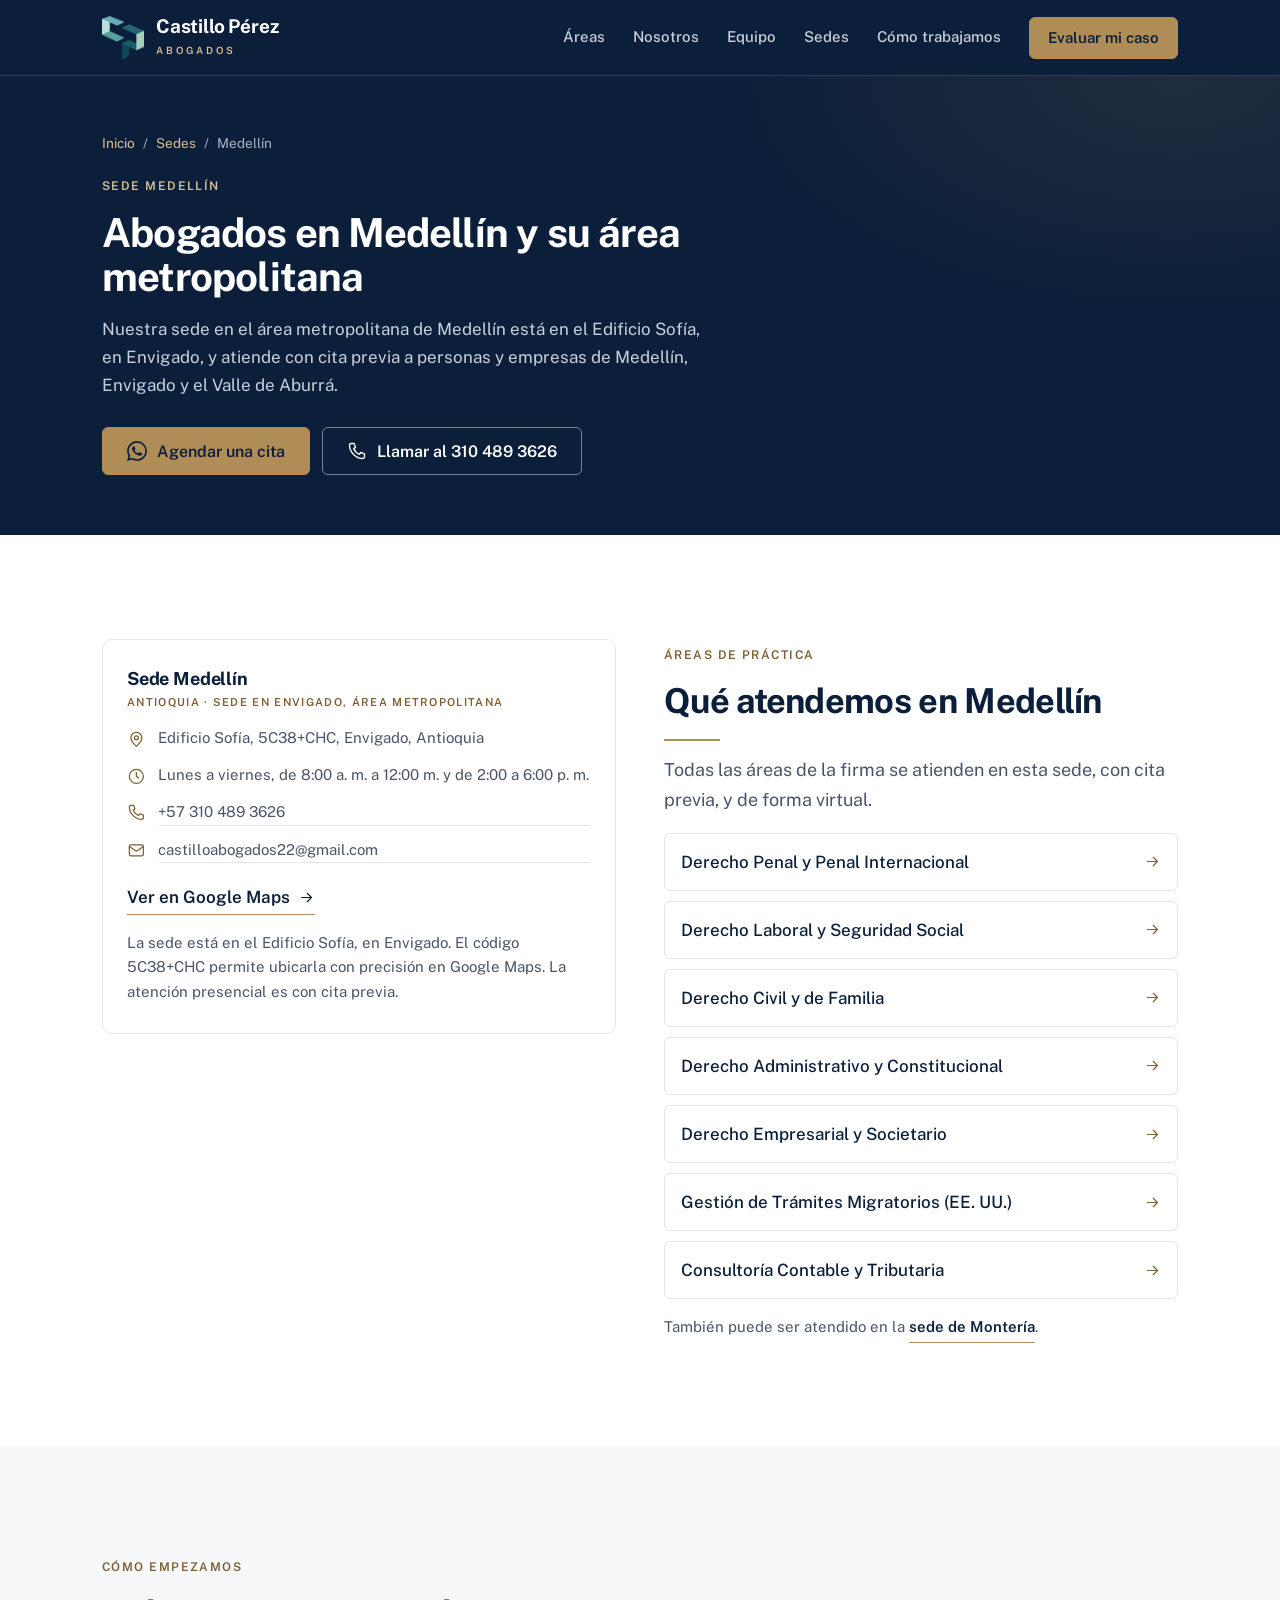
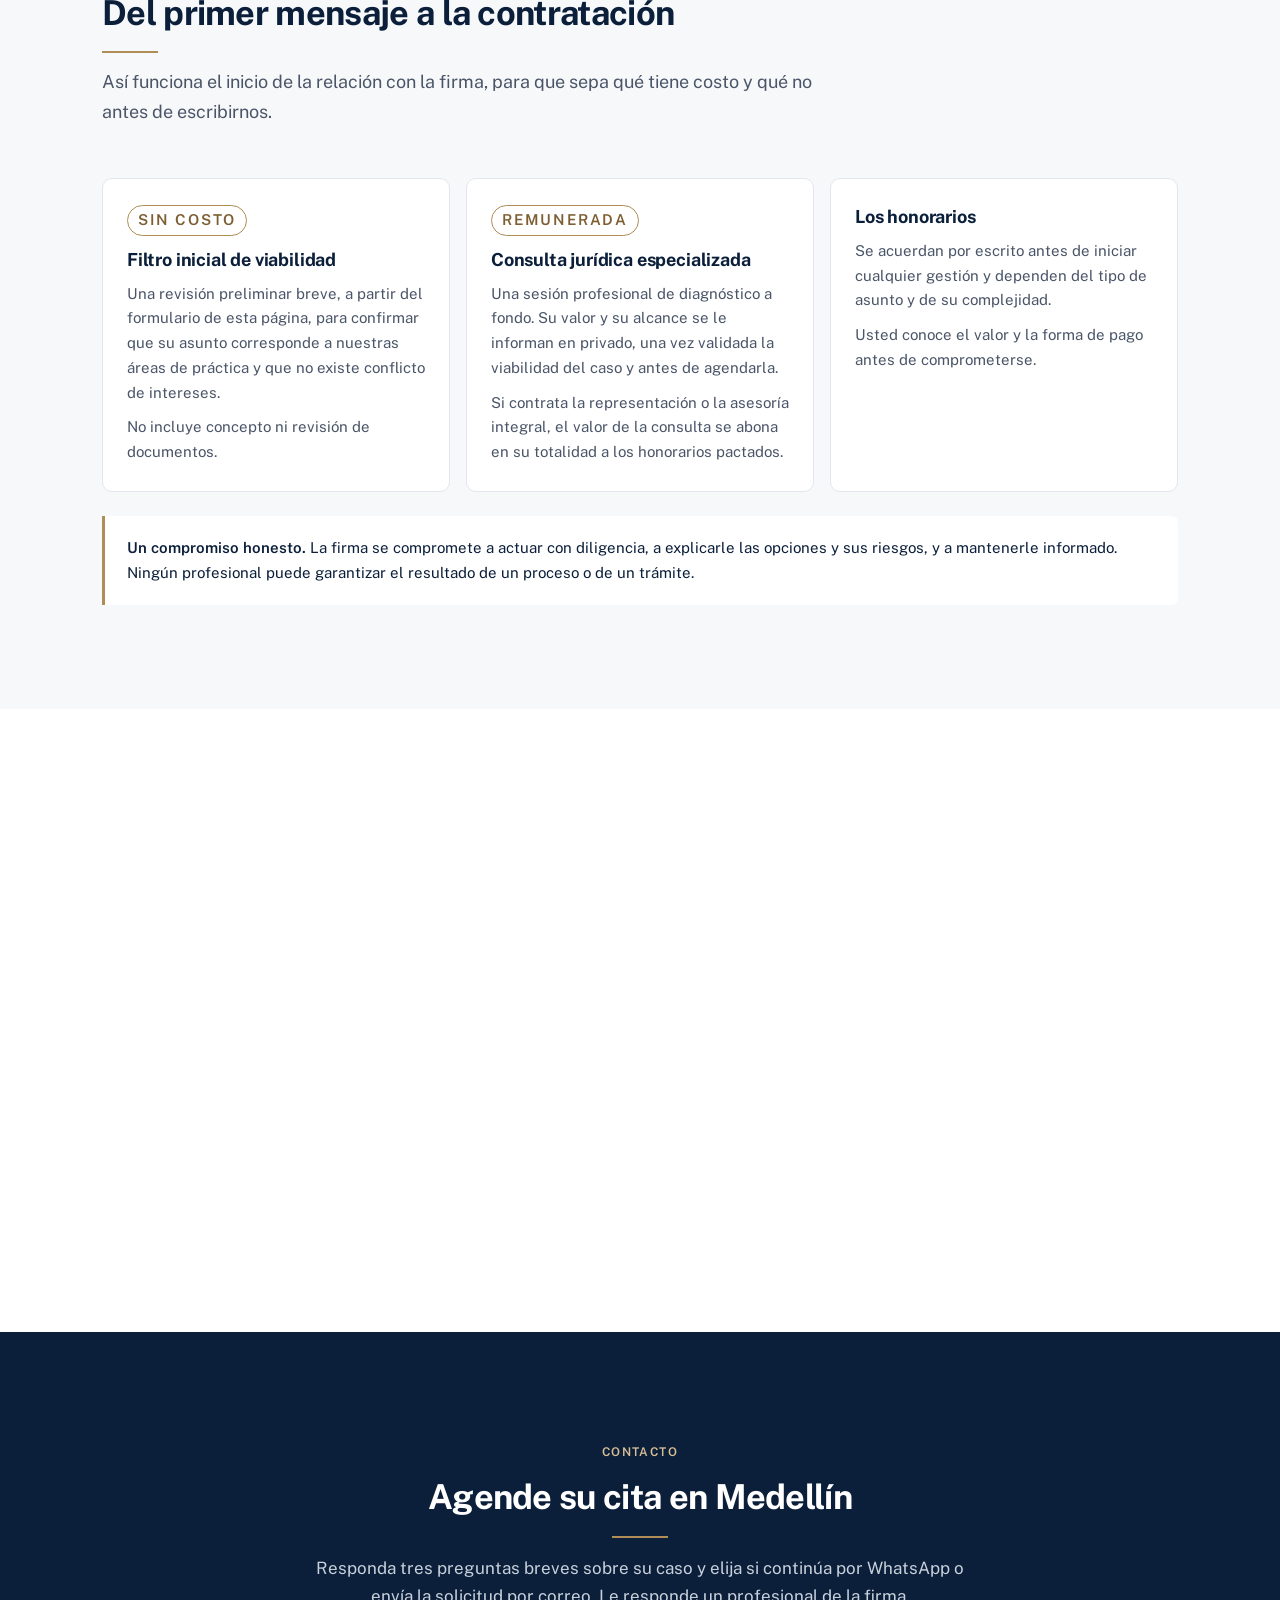
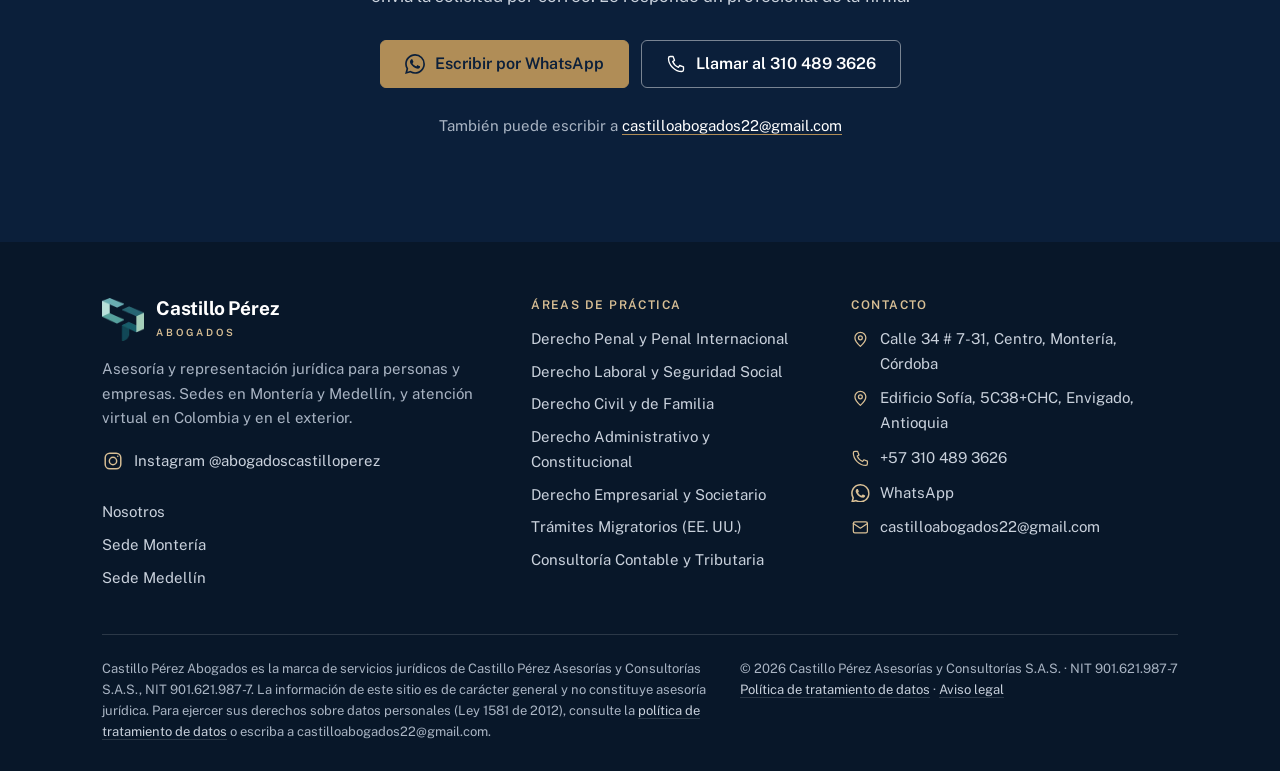
==== abogados-medellin/index.html @ 2e5eb182 "Fase 3C: páginas internas, sedes locales y logo nuevo Páginas nuevas (mismo encabezado, pie, barra m" ====
<!DOCTYPE html>
<html lang="es-CO">
<head>
<meta charset="UTF-8">
<meta name="viewport" content="width=device-width, initial-scale=1">
<title>Abogados en Medellín | Castillo Pérez Abogados</title>
<meta name="description" content="Sede de Castillo Pérez Abogados en el área metropolitana de Medellín: Edificio Sofía, Envigado. Atención con cita previa y virtual.">
<link rel="canonical" href="https://castilloperezabogados.com/abogados-medellin/">
<meta name="theme-color" content="#0B1F3A">

<meta property="og:site_name" content="Castillo Pérez Abogados">
<meta property="og:type" content="website">
<meta property="og:locale" content="es_CO">
<meta property="og:title" content="Abogados en Medellín | Castillo Pérez Abogados">
<meta property="og:description" content="Sede de Castillo Pérez Abogados en el área metropolitana de Medellín: Edificio Sofía, Envigado. Atención con cita previa y virtual.">
<meta property="og:url" content="https://castilloperezabogados.com/abogados-medellin/">
<meta property="og:image" content="https://castilloperezabogados.com/assets/img/og-castillo-perez.jpg">
<meta property="og:image:width" content="1200">
<meta property="og:image:height" content="630">
<meta name="twitter:card" content="summary_large_image">

<link rel="icon" href="/favicon.ico" sizes="48x48">
<link rel="icon" href="/assets/img/favicon-48.png" sizes="48x48" type="image/png">
<link rel="apple-touch-icon" href="/assets/img/apple-touch-icon.png">

<link rel="preload" href="/assets/fonts/public-sans-latin-400-normal.woff2" as="font" type="font/woff2" crossorigin>
<link rel="preload" href="/assets/fonts/public-sans-latin-700-normal.woff2" as="font" type="font/woff2" crossorigin>
<link rel="stylesheet" href="/assets/css/base.css">
<link rel="stylesheet" href="/assets/css/layout.css">
<link rel="stylesheet" href="/assets/css/components.css">
<link rel="stylesheet" href="/assets/css/pages/home.css">
<link rel="stylesheet" href="/assets/css/pages/interior.css">
<script type="application/ld+json">
{
 "@context": "https://schema.org",
 "@graph": [
  {
   "@type": "LegalService",
   "url": "https://castilloperezabogados.com/abogados-medellin/",
   "telephone": "+573104893626",
   "email": "castilloabogados22@gmail.com",
   "image": "https://castilloperezabogados.com/assets/img/og-castillo-perez.jpg",
   "parentOrganization": {
    "@id": "https://castilloperezabogados.com/#firma"
   },
   "openingHoursSpecification": [
    {
     "@type": "OpeningHoursSpecification",
     "dayOfWeek": [
      "Monday",
      "Tuesday",
      "Wednesday",
      "Thursday",
      "Friday"
     ],
     "opens": "08:00",
     "closes": "12:00"
    },
    {
     "@type": "OpeningHoursSpecification",
     "dayOfWeek": [
      "Monday",
      "Tuesday",
      "Wednesday",
      "Thursday",
      "Friday"
     ],
     "opens": "14:00",
     "closes": "18:00"
    }
   ],
   "areaServed": {
    "@type": "City",
    "name": "Medellín"
   },
   "@id": "https://castilloperezabogados.com/#sede-envigado",
   "name": "Castillo Pérez Abogados — Medellín (Envigado)",
   "address": {
    "@type": "PostalAddress",
    "streetAddress": "Edificio Sofía (5C38+CHC)",
    "addressLocality": "Envigado",
    "addressRegion": "Antioquia",
    "addressCountry": "CO"
   }
  },
  {
   "@type": "FAQPage",
   "@id": "https://castilloperezabogados.com/abogados-medellin/#preguntas",
   "mainEntity": [
    {
     "@type": "Question",
     "name": "¿Dónde queda exactamente la sede?",
     "acceptedAnswer": {
      "@type": "Answer",
      "text": "En el Edificio Sofía, en Envigado, dentro del área metropolitana de Medellín. En Google Maps puede ubicarla con el código 5C38+CHC."
     }
    },
    {
     "@type": "Question",
     "name": "¿Necesito cita previa?",
     "acceptedAnswer": {
      "@type": "Answer",
      "text": "Sí. La atención presencial en la sede de Medellín es con cita previa. Puede solicitarla por WhatsApp, por llamada al +57 310 489 3626 o con el formulario de esta página."
     }
    },
    {
     "@type": "Question",
     "name": "¿Cuál es el horario de atención?",
     "acceptedAnswer": {
      "@type": "Answer",
      "text": "Lunes a viernes, de 8:00 a. m. a 12:00 m. y de 2:00 a 6:00 p. m.."
     }
    },
    {
     "@type": "Question",
     "name": "¿Puedo ser atendido de forma virtual?",
     "acceptedAnswer": {
      "@type": "Answer",
      "text": "Sí. También atendemos por videollamada o llamada a personas en cualquier ciudad de Colombia o en el exterior."
     }
    }
   ]
  },
  {
   "@type": "BreadcrumbList",
   "itemListElement": [
    {
     "@type": "ListItem",
     "position": 1,
     "name": "Inicio",
     "item": "https://castilloperezabogados.com/"
    },
    {
     "@type": "ListItem",
     "position": 2,
     "name": "Sedes",
     "item": "https://castilloperezabogados.com/#sedes"
    },
    {
     "@type": "ListItem",
     "position": 3,
     "name": "Medellín",
     "item": "https://castilloperezabogados.com/abogados-medellin/"
    }
   ]
  }
 ]
}
</script>
</head>
<body data-ciudad="medellin">
<a class="saltar" href="#contenido">Saltar al contenido</a>

<!-- Iconos reutilizables -->
<svg xmlns="http://www.w3.org/2000/svg" width="0" height="0" style="position:absolute" aria-hidden="true">
  <symbol id="i-wa" viewBox="0 0 24 24"><path d="M17.472 14.382c-.297-.149-1.758-.867-2.03-.967-.273-.099-.471-.148-.67.15-.197.297-.767.966-.94 1.164-.173.199-.347.223-.644.075-.297-.15-1.255-.463-2.39-1.475-.883-.788-1.48-1.761-1.653-2.059-.173-.297-.018-.458.13-.606.134-.133.298-.347.446-.52.149-.174.198-.298.298-.497.099-.198.05-.371-.025-.52-.075-.149-.669-1.612-.916-2.207-.242-.579-.487-.5-.669-.51-.173-.008-.371-.01-.57-.01-.198 0-.52.074-.792.372-.272.297-1.04 1.016-1.04 2.479 0 1.462 1.065 2.875 1.213 3.074.149.198 2.096 3.2 5.077 4.487.709.306 1.262.489 1.694.625.712.227 1.36.195 1.871.118.571-.085 1.758-.719 2.006-1.413.248-.694.248-1.289.173-1.413-.074-.124-.272-.198-.57-.347m-5.421 7.403h-.004a9.87 9.87 0 01-5.031-1.378l-.361-.214-3.741.982.998-3.648-.235-.374a9.86 9.86 0 01-1.51-5.26c.001-5.45 4.436-9.884 9.888-9.884 2.64 0 5.122 1.03 6.988 2.898a9.825 9.825 0 012.893 6.994c-.003 5.45-4.437 9.884-9.885 9.884m8.413-18.297A11.815 11.815 0 0012.05 0C5.495 0 .16 5.335.157 11.892c0 2.096.547 4.142 1.588 5.945L.057 24l6.305-1.654a11.882 11.882 0 005.683 1.448h.005c6.554 0 11.89-5.335 11.893-11.893a11.821 11.821 0 00-3.48-8.413z"/></symbol>
  <symbol id="i-telefono" viewBox="0 0 24 24"><path d="M5 3h3.5l1.7 4.6-2.2 1.5a12 12 0 0 0 6.9 6.9l1.5-2.2L21 15.5V19a2 2 0 0 1-2 2C10.7 21 3 13.3 3 5a2 2 0 0 1 2-2z"/></symbol>
  <symbol id="i-correo" viewBox="0 0 24 24"><rect x="3" y="5" width="18" height="14" rx="2"/><path d="M3 7l9 6 9-6"/></symbol>
  <symbol id="i-lugar" viewBox="0 0 24 24"><path d="M12 21s7-6.2 7-11a7 7 0 1 0-14 0c0 4.8 7 11 7 11z"/><circle cx="12" cy="10" r="2.5"/></symbol>
  <symbol id="i-video" viewBox="0 0 24 24"><rect x="3" y="6" width="13" height="12" rx="2"/><path d="M16 10l5-3v10l-5-3"/></symbol>
  <symbol id="i-check" viewBox="0 0 24 24"><path d="M5 12.5l4.5 4.5L19 7.5"/></symbol>
  <symbol id="i-flecha" viewBox="0 0 24 24"><path d="M5 12h14M13 6l6 6-6 6"/></symbol>
  <symbol id="i-abajo" viewBox="0 0 24 24"><path d="M6 9l6 6 6-6"/></symbol>
  <symbol id="i-estrella" viewBox="0 0 24 24"><path d="M12 3.5l2.6 5.4 5.9.8-4.3 4.1 1 5.8L12 16.9l-5.2 2.7 1-5.8L3.5 9.7l5.9-.8L12 3.5z"/></symbol>
  <symbol id="i-persona" viewBox="0 0 24 24"><circle cx="12" cy="8" r="4"/><path d="M4 21a8 8 0 0 1 16 0"/></symbol>
  <symbol id="i-empresa" viewBox="0 0 24 24"><rect x="4" y="3" width="16" height="18" rx="1.5"/><path d="M9 8h1M14 8h1M9 12h1M14 12h1M10 21v-4h4v4"/></symbol>
  <symbol id="i-balanza" viewBox="0 0 24 24"><path d="M12 3v18M7 21h10M5 7h14M5 7l-3 7a3 3 0 0 0 6 0L5 7zM19 7l-3 7a3 3 0 0 0 6 0l-3-7z"/></symbol>
  <symbol id="i-maletin" viewBox="0 0 24 24"><rect x="3" y="7" width="18" height="13" rx="2"/><path d="M9 7V5a2 2 0 0 1 2-2h2a2 2 0 0 1 2 2v2M3 13h18"/></symbol>
  <symbol id="i-escudo" viewBox="0 0 24 24"><path d="M12 3l8 3v6c0 4.5-3.2 8-8 9-4.8-1-8-4.5-8-9V6l8-3z"/><path d="M9 12l2 2 4-4"/></symbol>
  <symbol id="i-familia" viewBox="0 0 24 24"><circle cx="9" cy="8" r="3.5"/><path d="M2.5 20a6.5 6.5 0 0 1 13 0M16 4.6a3.5 3.5 0 0 1 0 6.8M18 14.2a6.5 6.5 0 0 1 3.5 5.8"/></symbol>
  <symbol id="i-documento" viewBox="0 0 24 24"><path d="M14 3H7a2 2 0 0 0-2 2v14a2 2 0 0 0 2 2h10a2 2 0 0 0 2-2V8l-5-5z"/><path d="M14 3v5h5M9 13h6M9 17h6"/></symbol>
  <symbol id="i-estado" viewBox="0 0 24 24"><path d="M3 21h18M5 21V10M9.5 21V10M14.5 21V10M19 21V10M2.5 10h19L12 3 2.5 10z"/></symbol>
  <symbol id="i-calculo" viewBox="0 0 24 24"><rect x="5" y="3" width="14" height="18" rx="2"/><path d="M8.5 7.5h7M8.5 12h.01M12 12h.01M15.5 12h.01M8.5 16h.01M12 16h.01M15.5 16h.01"/></symbol>
  <symbol id="i-reloj" viewBox="0 0 24 24"><circle cx="12" cy="12" r="9"/><path d="M12 7v5l3 2"/></symbol>
  <symbol id="i-instagram" viewBox="0 0 24 24"><rect x="3.5" y="3.5" width="17" height="17" rx="5"/><circle cx="12" cy="12" r="4"/><path d="M17.2 6.8h.01"/></symbol>
  <symbol id="i-mundo" viewBox="0 0 24 24"><circle cx="12" cy="12" r="9"/><path d="M3 12h18M12 3c2.8 3 2.8 15 0 18M12 3c-2.8 3-2.8 15 0 18"/></symbol>
</svg>

<!-- ENCABEZADO -->
<header id="navbar">
  <div class="contenedor nav-interior">
    <a class="marca" href="/" aria-label="Castillo Pérez Abogados, inicio">
      <img src="/assets/img/logo-castillo-perez.webp" width="95" height="96" alt="">
      <span>
        <span class="marca-nombre">Castillo Pérez</span>
        <span class="marca-sub">Abogados</span>
      </span>
    </a>
    <nav aria-label="Principal">
      <ul class="nav-links" id="navLinks">
        <li><a href="/#servicios">Áreas</a></li>
        <li><a href="/nosotros/">Nosotros</a></li>
        <li><a href="/#equipo">Equipo</a></li>
        <li><a href="/#sedes">Sedes</a></li>
        <li><a href="/#proceso">Cómo trabajamos</a></li>
        <li><a class="btn btn--bronce" href="https://wa.me/573104893626?text=Hola%2C%20quiero%20solicitar%20la%20evaluaci%C3%B3n%20de%20mi%20caso.%20Escribo%20desde%20la%20p%C3%A1gina%20de%20la%20sede%20de%20Medell%C3%ADn." target="_blank" rel="noopener" data-cta="encabezado">Evaluar mi caso</a></li>
      </ul>
    </nav>
    <button class="nav-hamburger" type="button" aria-label="Abrir menú" aria-expanded="false" aria-controls="navLinks"><span></span><span></span><span></span></button>
  </div>
</header>

<main id="contenido">
  <div class="cabecera-pagina">
    <div class="contenedor">
      <nav class="migas" aria-label="Ruta de navegación"><a href="/">Inicio</a><span aria-hidden="true">/</span><a href="/#sedes">Sedes</a><span aria-hidden="true">/</span><span>Medellín</span></nav>
      <span class="sobretitulo">Sede Medellín</span>
      <h1>Abogados en Medellín y su área metropolitana</h1>
      <p class="cabecera-entradilla">Nuestra sede en el área metropolitana de Medellín está en el Edificio Sofía, en Envigado, y atiende con cita previa a personas y empresas de Medellín, Envigado y el Valle de Aburrá.</p>
      <div class="cabecera-acciones">
        <a class="btn btn--bronce" href="https://wa.me/573104893626?text=Hola%2C%20quiero%20agendar%20una%20cita%20en%20la%20sede%20de%20Medell%C3%ADn." target="_blank" rel="noopener" data-cta="cabecera" data-ciudad="medellin"><svg class="ico ico--relleno" aria-hidden="true"><use href="#i-wa"/></svg>Agendar una cita</a>
        <a class="btn btn--linea-clara" href="tel:+573104893626" data-cta="cabecera" data-ciudad="medellin"><svg class="ico" aria-hidden="true"><use href="#i-telefono"/></svg>Llamar al 310 489 3626</a>
      </div>
    </div>
  </div>
<section class="seccion" id="sede">
  <div class="contenedor sede-rejilla">
    <div class="sede">
      <h2 class="h3-like">Sede Medellín</h2>
      <p class="sede-lugar">Antioquia · Sede en Envigado, área metropolitana</p>
      <ul class="sede-datos">
        <li><svg class="ico" aria-hidden="true"><use href="#i-lugar"/></svg><span>Edificio Sofía, 5C38+CHC, Envigado, Antioquia</span></li>
        <li><svg class="ico" aria-hidden="true"><use href="#i-reloj"/></svg><span>Lunes a viernes, de 8:00 a.&nbsp;m. a 12:00&nbsp;m. y de 2:00 a 6:00&nbsp;p.&nbsp;m.</span></li>
        <li><svg class="ico" aria-hidden="true"><use href="#i-telefono"/></svg><a href="tel:+573104893626" data-cta="sede" data-ciudad="medellin">+57 310 489 3626</a></li>
        <li><svg class="ico" aria-hidden="true"><use href="#i-correo"/></svg><a href="mailto:castilloabogados22@gmail.com" data-cta="sede">castilloabogados22@gmail.com</a></li>
      </ul>
      <a class="enlace" href="https://www.google.com/maps/search/?api=1&amp;query=5C38%2BCHC%20Envigado%2C%20Antioquia" target="_blank" rel="noopener" data-cta="sede">Ver en Google Maps<svg class="ico" aria-hidden="true"><use href="#i-flecha"/></svg></a>
      <p class="nota-sede">La sede está en el Edificio Sofía, en Envigado. El código 5C38+CHC permite ubicarla con precisión en Google Maps. La atención presencial es con cita previa.</p>
    </div>
    <div>
      <div class="encabezado-seccion" style="margin-bottom:0">
        <span class="sobretitulo">Áreas de práctica</span>
        <h2>Qué atendemos en Medellín</h2>
        <p class="entradilla">Todas las áreas de la firma se atienden en esta sede, con cita previa, y de forma virtual.</p>
      </div>
      <ul class="lista-areas">
        <li><a href="/derecho-penal/">Derecho Penal y Penal Internacional<svg class="ico" aria-hidden="true"><use href="#i-flecha"/></svg></a></li>
        <li><a href="/derecho-laboral/">Derecho Laboral y Seguridad Social<svg class="ico" aria-hidden="true"><use href="#i-flecha"/></svg></a></li>
        <li><a href="/derecho-civil-y-familia/">Derecho Civil y de Familia<svg class="ico" aria-hidden="true"><use href="#i-flecha"/></svg></a></li>
        <li><a href="/derecho-administrativo/">Derecho Administrativo y Constitucional<svg class="ico" aria-hidden="true"><use href="#i-flecha"/></svg></a></li>
        <li><a href="/derecho-empresarial/">Derecho Empresarial y Societario<svg class="ico" aria-hidden="true"><use href="#i-flecha"/></svg></a></li>
        <li><a href="/tramites-migratorios/">Gestión de Trámites Migratorios (EE.&nbsp;UU.)<svg class="ico" aria-hidden="true"><use href="#i-flecha"/></svg></a></li>
        <li><a href="/consultoria-tributaria/">Consultoría Contable y Tributaria<svg class="ico" aria-hidden="true"><use href="#i-flecha"/></svg></a></li>
      </ul>
      <p class="nota-sede">También puede ser atendido en la <a class="enlace" href="/abogados-monteria/">sede de Montería</a>.</p>
    </div>
  </div>
</section>

<section class="seccion seccion--piedra" id="proceso">
  <div class="contenedor">
    <div class="encabezado-seccion">
      <span class="sobretitulo">Cómo empezamos</span>
      <h2>Del primer mensaje a la contratación</h2>
      <p class="entradilla">Así funciona el inicio de la relación con la firma, para que sepa qué tiene costo y qué no antes de escribirnos.</p>
    </div>
    <div class="transparencia transparencia--tres">
      <div class="bloque">
        <p class="bloque-marca">Sin costo</p>
        <h3>Filtro inicial de viabilidad</h3>
        <p>Una revisión preliminar breve, a partir del formulario de esta página, para confirmar que su asunto corresponde a nuestras áreas de práctica y que no existe conflicto de intereses.</p>
        <p>No incluye concepto ni revisión de documentos.</p>
      </div>
      <div class="bloque">
        <p class="bloque-marca">Remunerada</p>
        <h3>Consulta jurídica especializada</h3>
        <p>Una sesión profesional de diagnóstico a fondo. Su valor y su alcance se le informan en privado, una vez validada la viabilidad del caso y antes de agendarla.</p>
        <p>Si contrata la representación o la asesoría integral, el valor de la consulta se abona en su totalidad a los honorarios pactados.</p>
      </div>
      <div class="bloque">
        <h3>Los honorarios</h3>
        <p>Se acuerdan por escrito antes de iniciar cualquier gestión y dependen del tipo de asunto y de su complejidad.</p>
        <p>Usted conoce el valor y la forma de pago antes de comprometerse.</p>
      </div>
    </div>
    <div class="aviso-etica">
      <p><strong>Un compromiso honesto.</strong> La firma se compromete a actuar con diligencia, a explicarle las opciones y sus riesgos, y a mantenerle informado. Ningún profesional puede garantizar el resultado de un proceso o de un trámite.</p>
    </div>
  </div>
</section>

<section class="seccion" id="preguntas">
  <div class="contenedor">
    <div class="encabezado-seccion encabezado-seccion--centro">
      <span class="sobretitulo">Preguntas frecuentes</span>
      <h2>Atención en Medellín</h2>
    </div>
    <div class="faq">
      <details>
        <summary>¿Dónde queda exactamente la sede?<svg class="ico" aria-hidden="true"><use href="#i-abajo"/></svg></summary>
        <div class="faq-respuesta"><p>En el Edificio Sofía, en Envigado, dentro del área metropolitana de Medellín. En Google Maps puede ubicarla con el código 5C38+CHC.</p></div>
      </details>
      <details>
        <summary>¿Necesito cita previa?<svg class="ico" aria-hidden="true"><use href="#i-abajo"/></svg></summary>
        <div class="faq-respuesta"><p>Sí. La atención presencial en la sede de Medellín es con cita previa. Puede solicitarla por WhatsApp, por llamada al +57 310 489 3626 o con el formulario de esta página.</p></div>
      </details>
      <details>
        <summary>¿Cuál es el horario de atención?<svg class="ico" aria-hidden="true"><use href="#i-abajo"/></svg></summary>
        <div class="faq-respuesta"><p>Lunes a viernes, de 8:00 a.&nbsp;m. a 12:00&nbsp;m. y de 2:00 a 6:00&nbsp;p.&nbsp;m..</p></div>
      </details>
      <details>
        <summary>¿Puedo ser atendido de forma virtual?<svg class="ico" aria-hidden="true"><use href="#i-abajo"/></svg></summary>
        <div class="faq-respuesta"><p>Sí. También atendemos por videollamada o llamada a personas en cualquier ciudad de Colombia o en el exterior.</p></div>
      </details>
    </div>
  </div>
</section>

<section class="seccion seccion--marino cierre" id="contacto">
  <div class="contenedor">
    <span class="sobretitulo">Contacto</span>
    <h2>Agende su cita en Medellín</h2>
    <p>Responda tres preguntas breves sobre su caso y elija si continúa por WhatsApp o envía la solicitud por correo. Le responde un profesional de la firma.</p>
    <div class="cierre-acciones">
      <a class="btn btn--bronce" href="https://wa.me/573104893626?text=Hola%2C%20quiero%20agendar%20una%20cita%20en%20la%20sede%20de%20Medell%C3%ADn." target="_blank" rel="noopener" data-cta="cierre" data-ciudad="medellin"><svg class="ico ico--relleno" aria-hidden="true"><use href="#i-wa"/></svg>Escribir por WhatsApp</a>
      <a class="btn btn--linea-clara" href="tel:+573104893626" data-cta="cierre" data-ciudad="medellin"><svg class="ico" aria-hidden="true"><use href="#i-telefono"/></svg>Llamar al 310 489 3626</a>
    </div>
    <p class="cierre-correo">También puede escribir a <a href="mailto:castilloabogados22@gmail.com" data-cta="cierre">castilloabogados22@gmail.com</a></p>
  </div>
</section>
</main>

<!-- PIE -->
<footer class="pie">
  <div class="contenedor">
    <div class="pie-rejilla">
      <div>
        <a class="marca" href="/" aria-label="Castillo Pérez Abogados, inicio">
          <img src="/assets/img/logo-castillo-perez.webp" width="95" height="96" alt="" loading="lazy">
          <span>
            <span class="marca-nombre">Castillo Pérez</span>
            <span class="marca-sub">Abogados</span>
          </span>
        </a>
        <p class="pie-desc">Asesoría y representación jurídica para personas y empresas. Sedes en Montería y Medellín, y atención virtual en Colombia y en el exterior.</p>
        <a class="pie-red" href="https://www.instagram.com/abogadoscastilloperez/" target="_blank" rel="noopener noreferrer" data-cta="pie"><svg class="ico" aria-hidden="true"><use href="#i-instagram"/></svg><span>Instagram <span class="solo-lectores">de Castillo Pérez Abogados</span>@abogadoscastilloperez</span></a>
        <ul class="pie-lista pie-firma">
          <li><a href="/nosotros/">Nosotros</a></li>
          <li><a href="/abogados-monteria/">Sede Montería</a></li>
          <li><a href="/abogados-medellin/">Sede Medellín</a></li>
        </ul>
      </div>
      <div>
        <h2 class="pie-titulo">Áreas de práctica</h2>
        <ul class="pie-lista">
          <li><a href="/derecho-penal/">Derecho Penal y Penal Internacional</a></li>
          <li><a href="/derecho-laboral/">Derecho Laboral y Seguridad Social</a></li>
          <li><a href="/derecho-civil-y-familia/">Derecho Civil y de Familia</a></li>
          <li><a href="/derecho-administrativo/">Derecho Administrativo y Constitucional</a></li>
          <li><a href="/derecho-empresarial/">Derecho Empresarial y Societario</a></li>
          <li><a href="/tramites-migratorios/">Trámites Migratorios (EE.&nbsp;UU.)</a></li>
          <li><a href="/consultoria-tributaria/">Consultoría Contable y Tributaria</a></li>
        </ul>
      </div>
      <div>
        <h2 class="pie-titulo">Contacto</h2>
        <ul class="pie-contacto">
          <li><svg class="ico" aria-hidden="true"><use href="#i-lugar"/></svg><a href="/abogados-monteria/">Calle 34 # 7-31, Centro, Montería, Córdoba</a></li>
          <li><svg class="ico" aria-hidden="true"><use href="#i-lugar"/></svg><a href="/abogados-medellin/">Edificio Sofía, 5C38+CHC, Envigado, Antioquia</a></li>
          <li><svg class="ico" aria-hidden="true"><use href="#i-telefono"/></svg><a href="tel:+573104893626" data-cta="pie">+57 310 489 3626</a></li>
          <li><svg class="ico ico--relleno" aria-hidden="true"><use href="#i-wa"/></svg><a href="https://wa.me/573104893626?text=Hola%2C%20quiero%20solicitar%20la%20evaluaci%C3%B3n%20de%20mi%20caso.%20Escribo%20desde%20la%20p%C3%A1gina%20de%20la%20sede%20de%20Medell%C3%ADn." target="_blank" rel="noopener" data-cta="pie">WhatsApp</a></li>
          <li><svg class="ico" aria-hidden="true"><use href="#i-correo"/></svg><a href="mailto:castilloabogados22@gmail.com" data-cta="pie">castilloabogados22@gmail.com</a></li>
        </ul>
      </div>
    </div>
    <div class="pie-legal">
      <p>Castillo Pérez Abogados es la marca de servicios jurídicos de Castillo Pérez Asesorías y Consultorías S.A.S., NIT 901.621.987-7. La información de este sitio es de carácter general y no constituye asesoría jurídica. Para ejercer sus derechos sobre datos personales (Ley 1581 de 2012), consulte la <a href="/politica-de-privacidad/">política de tratamiento de datos</a> o escriba a castilloabogados22@gmail.com.</p>
      <p>© 2026 Castillo Pérez Asesorías y Consultorías S.A.S. · NIT 901.621.987-7<br><a href="/politica-de-privacidad/">Política de tratamiento de datos</a> · <a href="/aviso-legal/">Aviso legal</a></p>
    </div>
  </div>
</footer>

<!-- Barra de contacto fija en móvil -->
<div class="barra-movil">
  <a class="btn btn--whatsapp" href="https://wa.me/573104893626?text=Hola%2C%20quiero%20solicitar%20la%20evaluaci%C3%B3n%20de%20mi%20caso.%20Escribo%20desde%20la%20p%C3%A1gina%20de%20la%20sede%20de%20Medell%C3%ADn." target="_blank" rel="noopener" data-cta="barra_movil">
    <svg class="ico ico--relleno" aria-hidden="true"><use href="#i-wa"/></svg>WhatsApp
  </a>
  <a class="btn btn--marino" href="tel:+573104893626" data-cta="barra_movil">
    <svg class="ico" aria-hidden="true"><use href="#i-telefono"/></svg>Llamar
  </a>
</div>

<script src="/assets/js/analytics.js" defer></script>
<script src="/assets/js/whatsapp.js" defer></script>
<script src="/assets/js/precalificacion.js" defer></script>
<script src="/assets/js/nav.js" defer></script>
</body>
</html>
---- assets/css/base.css ----
/* base.css — fuentes, variables, reinicio, tipografía, botones y utilidades comunes a todo el sitio */

/* ===== FUENTES (alojadas localmente, subconjunto latino) =====
   Public Sans en pesos 400, 500, 600 y 700 para todo el sitio. */
@font-face{font-family:'Public Sans';font-style:normal;font-weight:400;font-display:swap;src:url('../fonts/public-sans-latin-400-normal.woff2') format('woff2');unicode-range:U+0000-00FF,U+0131,U+0152-0153,U+02BB-02BC,U+02C6,U+02DA,U+02DC,U+0304,U+0308,U+0329,U+2000-206F,U+20AC,U+2122,U+2191,U+2193,U+2212,U+2215,U+FEFF,U+FFFD}
@font-face{font-family:'Public Sans';font-style:normal;font-weight:500;font-display:swap;src:url('../fonts/public-sans-latin-500-normal.woff2') format('woff2');unicode-range:U+0000-00FF,U+0131,U+0152-0153,U+02BB-02BC,U+02C6,U+02DA,U+02DC,U+0304,U+0308,U+0329,U+2000-206F,U+20AC,U+2122,U+2191,U+2193,U+2212,U+2215,U+FEFF,U+FFFD}
@font-face{font-family:'Public Sans';font-style:normal;font-weight:600;font-display:swap;src:url('../fonts/public-sans-latin-600-normal.woff2') format('woff2');unicode-range:U+0000-00FF,U+0131,U+0152-0153,U+02BB-02BC,U+02C6,U+02DA,U+02DC,U+0304,U+0308,U+0329,U+2000-206F,U+20AC,U+2122,U+2191,U+2193,U+2212,U+2215,U+FEFF,U+FFFD}
@font-face{font-family:'Public Sans';font-style:normal;font-weight:700;font-display:swap;src:url('../fonts/public-sans-latin-700-normal.woff2') format('woff2');unicode-range:U+0000-00FF,U+0131,U+0152-0153,U+02BB-02BC,U+02C6,U+02DA,U+02DC,U+0304,U+0308,U+0329,U+2000-206F,U+20AC,U+2122,U+2191,U+2193,U+2212,U+2215,U+FEFF,U+FFFD}

/* ===== VARIABLES ===== */
:root{
  /* Marca */
  --marino:#0B1F3A;          /* color principal de autoridad */
  --marino-2:#12294A;        /* superficies sobre marino */
  --marino-linea:rgba(255,255,255,.14);
  --bronce:#B08D57;          /* acento y botones estratégicos (texto marino encima: 5,3:1) */
  --bronce-claro:#D8BF95;    /* acento sobre marino */
  --bronce-oscuro:#7D5F33;   /* acento como texto sobre fondos claros (5,5:1) */
  /* Neutros */
  --blanco:#FFFFFF;
  --piedra:#F7F8FA;
  --borde:#E3E7ED;
  --texto:#4A5568;           /* párrafos sobre claro (7:1) */
  --titulo:#0B1F3A;
  --texto-claro:#C9D1DC;     /* párrafos sobre marino (10,7:1) */
  --texto-tenue:#A9B4C3;     /* secundario sobre marino (7,9:1) */
  --whatsapp:#0E7A42;        /* solo en botones de WhatsApp (blanco encima: 5,4:1) */
  /* Tipografía */
  --font-display:'Public Sans',system-ui,-apple-system,'Segoe UI',Roboto,Arial,sans-serif;
  --font-body:'Public Sans',system-ui,-apple-system,'Segoe UI',Roboto,Arial,sans-serif;
  /* Medidas */
  --ancho:1140px;
  --margen:24px;
  --radio:6px;
  --radio-lg:10px;
  --cabecera:68px;
  --barra-movil:0px;
  --sombra:0 1px 2px rgba(11,31,58,.05),0 8px 24px rgba(11,31,58,.06);
}

/* ===== REINICIO ===== */
*,*::before,*::after{margin:0;padding:0;box-sizing:border-box}
html{scroll-behavior:smooth;scroll-padding-top:calc(var(--cabecera) + 12px);-webkit-text-size-adjust:100%}
body{font-family:var(--font-body);font-size:1rem;font-weight:400;line-height:1.65;color:var(--texto);background:var(--blanco);padding-bottom:var(--barra-movil);-webkit-font-smoothing:antialiased}
img,svg{display:block;max-width:100%}
img{height:auto}
a{color:inherit;text-decoration:none}
ul,ol{list-style:none}
button{font:inherit;cursor:pointer;background:none;border:0;color:inherit}
:focus-visible{outline:2px solid var(--bronce);outline-offset:3px;border-radius:2px}

/* ===== TIPOGRAFÍA ===== */
h1,h2,h3{font-family:var(--font-display);color:var(--titulo);font-weight:700;font-style:normal;line-height:1.2;letter-spacing:-.02em}
h1{font-size:clamp(2rem,5.2vw,3.1rem);line-height:1.1}
h2{font-size:clamp(1.55rem,3.4vw,2.15rem)}
h3{font-size:1.125rem;line-height:1.3;letter-spacing:-.01em}
p{max-width:68ch}
strong{font-weight:600;color:var(--titulo)}

/* ===== ESTRUCTURA COMÚN ===== */
.contenedor{width:100%;max-width:var(--ancho);margin:0 auto;padding:0 var(--margen)}
.seccion{padding:64px 0}
.seccion--piedra{background:var(--piedra)}
.seccion--marino{background:var(--marino);color:var(--texto-claro)}
.seccion--marino h2,.seccion--marino h3,.seccion--marino strong{color:var(--blanco)}

.encabezado-seccion{max-width:720px;margin-bottom:40px}
.encabezado-seccion--centro{margin-left:auto;margin-right:auto;text-align:center}
.encabezado-seccion--centro p{margin-left:auto;margin-right:auto}
.sobretitulo{display:inline-block;font-size:.75rem;font-weight:600;letter-spacing:.12em;text-transform:uppercase;color:var(--bronce-oscuro);margin-bottom:14px}
.seccion--marino .sobretitulo{color:var(--bronce-claro)}
.encabezado-seccion h2{margin-bottom:14px}
.encabezado-seccion h2::after{content:'';display:block;width:56px;height:2px;background:var(--bronce);margin-top:18px}
.encabezado-seccion--centro h2::after{margin-left:auto;margin-right:auto}
.entradilla{font-size:1.0625rem}

/* ===== ICONOS ===== */
.ico{width:1.25em;height:1.25em;flex:none;fill:none;stroke:currentColor;stroke-width:1.6;stroke-linecap:round;stroke-linejoin:round}
.ico--relleno{fill:currentColor;stroke:none}

/* ===== BOTONES ===== */
.btn{display:inline-flex;align-items:center;justify-content:center;gap:10px;min-height:48px;padding:12px 24px;border-radius:var(--radio);font-weight:600;font-size:1rem;line-height:1.2;text-align:center;border:1.5px solid transparent;transition:background-color .18s ease,border-color .18s ease,color .18s ease}
.btn--bronce{background:var(--bronce);color:var(--marino);border-color:var(--bronce)}
.btn--bronce:hover{background:#BE9C68;border-color:#BE9C68}
.btn--marino{background:var(--marino);color:var(--blanco);border-color:var(--marino)}
.btn--marino:hover{background:var(--marino-2);border-color:var(--marino-2)}
.btn--linea{border-color:var(--marino);color:var(--marino)}
.btn--linea:hover{background:var(--marino);color:var(--blanco)}
.btn--linea-clara{border-color:rgba(255,255,255,.45);color:var(--blanco)}
.btn--linea-clara:hover{border-color:var(--blanco);background:rgba(255,255,255,.08)}
.btn--whatsapp{background:var(--whatsapp);color:var(--blanco);border-color:var(--whatsapp)}
.btn--whatsapp:hover{background:#0B6436;border-color:#0B6436}
.btn--ancho{width:100%}

.enlace{display:inline-flex;align-items:center;gap:8px;font-weight:600;color:var(--marino);border-bottom:1px solid var(--bronce);padding-bottom:2px;transition:gap .18s ease,color .18s ease}
.enlace:hover{gap:12px;color:var(--bronce-oscuro)}
.enlace .ico{width:1em;height:1em}
.enlace--claro{color:var(--blanco)}
.enlace--claro:hover{color:var(--bronce-claro)}

/* ===== UTILIDADES ===== */
.solo-lectores{position:absolute;width:1px;height:1px;overflow:hidden;clip:rect(0 0 0 0);white-space:nowrap}
.saltar{position:absolute;left:12px;top:-60px;z-index:1000;background:var(--blanco);color:var(--marino);padding:10px 16px;border-radius:var(--radio);font-weight:600}
.saltar:focus{top:12px}

/* ===== RESPONSIVE ===== */
@media(min-width:768px){
  :root{--margen:32px;--cabecera:76px}
  body{font-size:1.0625rem}
  .seccion{padding:88px 0}
  .encabezado-seccion{margin-bottom:52px}
  .entradilla{font-size:1.125rem}
}
@media(min-width:1100px){
  .seccion{padding:104px 0}
}

/* ===== MOVIMIENTO REDUCIDO ===== */
@media(prefers-reduced-motion:reduce){
  html{scroll-behavior:auto}
  *,*::before,*::after{animation-duration:.01ms!important;animation-iteration-count:1!important;transition-duration:.01ms!important}
}
---- assets/css/layout.css ----
/* layout.css — encabezado, pie y barra de contacto en móvil, comunes a todo el sitio */

/* ===== ENCABEZADO ===== */
#navbar{position:sticky;top:0;z-index:900;height:var(--cabecera);background:var(--marino);border-bottom:1px solid var(--marino-linea);transition:box-shadow .2s ease}
#navbar.scrolled{box-shadow:0 6px 24px rgba(5,14,28,.35)}
.nav-interior{height:100%;display:flex;align-items:center;justify-content:space-between;gap:20px}
.marca{display:flex;align-items:center;gap:12px;color:var(--blanco)}
.marca img{width:38px;height:auto}
.marca-nombre{display:block;font-family:var(--font-display);font-weight:700;font-size:1.0625rem;line-height:1.15;letter-spacing:-.01em}
.marca-sub{display:block;font-size:.625rem;font-weight:600;letter-spacing:.3em;text-transform:uppercase;color:var(--bronce-claro);margin-top:4px}

.nav-links{display:none}
.nav-links a:not(.btn){display:block;font-size:.9375rem;font-weight:500;color:var(--texto-claro);padding:10px 0;transition:color .18s ease}
.nav-links a:not(.btn):hover{color:var(--blanco)}
.nav-links .btn{min-height:42px;padding:9px 18px;font-size:.9375rem}

.nav-hamburger{display:flex;flex-direction:column;justify-content:center;gap:5px;width:44px;height:44px;padding:10px;margin-right:-10px}
.nav-hamburger span{display:block;height:2px;background:var(--blanco);border-radius:2px;transition:transform .2s ease,opacity .2s ease}
.nav-hamburger[aria-expanded="true"] span:nth-child(1){transform:translateY(7px) rotate(45deg)}
.nav-hamburger[aria-expanded="true"] span:nth-child(2){opacity:0}
.nav-hamburger[aria-expanded="true"] span:nth-child(3){transform:translateY(-7px) rotate(-45deg)}

/* Menú desplegado en móvil */
.nav-links.open{display:flex;flex-direction:column;gap:2px;position:absolute;top:var(--cabecera);left:0;right:0;background:var(--marino);padding:12px var(--margen) 24px;border-bottom:1px solid var(--marino-linea);box-shadow:0 18px 32px rgba(5,14,28,.4)}
.nav-links.open li{border-bottom:1px solid var(--marino-linea)}
.nav-links.open li:last-child{border-bottom:0;padding-top:16px}
.nav-links.open a:not(.btn){padding:14px 0;font-size:1.0625rem}
.nav-links.open .btn{width:100%;min-height:48px}

/* ===== PIE ===== */
.pie{background:#081729;color:var(--texto-tenue);padding:56px 0 28px;font-size:.9375rem}
.pie-rejilla{display:grid;gap:36px;padding-bottom:36px;border-bottom:1px solid var(--marino-linea)}
.pie .marca{margin-bottom:16px}
.pie-desc{max-width:44ch}
.pie-red{display:inline-flex;align-items:center;gap:10px;margin-top:18px;color:var(--texto-claro);transition:color .18s ease}
.pie-red:hover{color:var(--blanco)}
.pie-firma{margin-top:20px}
.pie-contacto a{color:var(--texto-claro)}
.pie-red .ico{width:22px;height:22px;color:var(--bronce-claro)}
.pie-titulo{font-family:var(--font-body);font-size:.75rem;font-weight:600;letter-spacing:.12em;text-transform:uppercase;color:var(--bronce-claro);margin-bottom:14px}
.pie-lista li{margin-bottom:8px}
.pie-lista a{color:var(--texto-claro);transition:color .18s ease}
.pie-lista a:hover{color:var(--blanco)}
.pie-contacto li{display:flex;gap:10px;align-items:flex-start;margin-bottom:10px;color:var(--texto-claro)}
.pie-contacto .ico{margin-top:.2em;color:var(--bronce-claro)}
.pie-contacto a:hover{color:var(--blanco)}
.pie-legal{padding-top:24px;display:grid;gap:10px;font-size:.8125rem;line-height:1.6}
.pie-legal p{max-width:none}
.pie-legal a{color:var(--texto-claro);border-bottom:1px solid var(--marino-linea);transition:color .18s ease}
.pie-legal a:hover{color:var(--blanco)}

/* ===== BARRA DE CONTACTO EN MÓVIL ===== */
.barra-movil{position:fixed;left:0;right:0;bottom:0;z-index:850;display:grid;grid-template-columns:1fr 1fr;background:var(--blanco);border-top:1px solid var(--borde);box-shadow:0 -6px 20px rgba(11,31,58,.1);padding:8px;gap:8px;padding-bottom:calc(8px + env(safe-area-inset-bottom,0px))}
.barra-movil .btn{min-height:46px;padding:10px 12px;font-size:.9375rem}
@media(max-width:899px){
  :root{--barra-movil:calc(62px + env(safe-area-inset-bottom,0px))}
}

/* ===== RESPONSIVE ===== */
@media(min-width:700px){
  .pie-rejilla{grid-template-columns:1.4fr 1fr 1.2fr;gap:48px}
  .pie-legal{grid-template-columns:1fr auto;align-items:start;gap:32px}
}
@media(min-width:900px){
  .barra-movil{display:none}
  .nav-hamburger{display:none}
  .nav-links{display:flex;align-items:center;gap:28px}
  .marca img{width:42px}
  .marca-nombre{font-size:1.1875rem}
}
---- assets/css/components.css ----
/* components.css — precalificación en dos pasos (ventana en escritorio, panel inferior en móvil) */

html.pq-abierto{overflow:hidden}

.pq{border:0;padding:0;margin:auto;width:calc(100% - 32px);max-width:600px;max-height:calc(100dvh - 32px);border-radius:var(--radio-lg);background:var(--blanco);color:var(--texto);box-shadow:0 24px 64px rgba(5,14,28,.4);overflow:hidden}
.pq::backdrop{background:rgba(8,23,41,.62)}
.pq[open]{display:flex}
.pq-form{display:flex;flex-direction:column;width:100%;min-height:0}
.pq [hidden]{display:none!important}

/* Cabecera */
.pq-cab{position:relative;background:var(--marino);color:var(--texto-claro);padding:20px 56px 18px 24px}
.pq-paso{font-size:.6875rem;font-weight:600;letter-spacing:.12em;text-transform:uppercase;color:var(--bronce-claro);margin-bottom:6px}
.pq-cab h2{color:var(--blanco);font-size:1.25rem;line-height:1.25}
.pq-cab h2:focus{outline:none}
.pq-cerrar{position:absolute;top:10px;right:10px;width:44px;height:44px;display:grid;place-items:center;border-radius:50%;color:var(--blanco);font-size:1.6rem;line-height:1}
.pq-cerrar:hover{background:rgba(255,255,255,.1)}
.pq-progreso{height:3px;background:var(--marino-2)}
.pq-progreso span{display:block;height:100%;width:50%;background:var(--bronce);transition:width .2s ease}
.pq[data-paso="2"] .pq-progreso span,.pq[data-paso="ok"] .pq-progreso span{width:100%}

/* Cuerpo */
.pq-cuerpo{flex:1;min-height:0;overflow-y:auto;padding:22px 24px 8px;overscroll-behavior:contain}
.pq fieldset{border:0;margin-bottom:22px;min-width:0}
.pq legend,.pq-etiqueta{display:block;font-size:.9375rem;font-weight:600;color:var(--titulo);margin-bottom:10px}
.pq-opcional{font-weight:400;color:var(--texto)}
.pq-opciones{display:grid;grid-template-columns:1fr 1fr;gap:8px}
.pq-opciones--una{grid-template-columns:1fr}
.pq-opcion{position:relative;display:block}
.pq-opcion input{position:absolute;inset:0;width:100%;height:100%;opacity:0;cursor:pointer;margin:0}
.pq-opcion span{display:flex;flex-direction:column;justify-content:center;gap:2px;min-height:46px;padding:9px 12px;border:1.5px solid var(--borde);border-radius:var(--radio);font-size:.875rem;line-height:1.3;color:var(--titulo);background:var(--blanco);transition:border-color .15s ease,background-color .15s ease,color .15s ease}
.pq-opcion input:hover+span{border-color:var(--bronce)}
.pq-opcion b{font-weight:500}
.pq-opcion small{font-size:.75rem;line-height:1.35;color:var(--texto)}
.pq-opcion input:checked+span{background:var(--marino);border-color:var(--marino);color:var(--blanco)}
.pq-opcion input:checked+span b{font-weight:600}
.pq-opcion input:checked+span small{color:var(--texto-claro)}
.pq-opcion input:focus-visible+span{outline:2px solid var(--bronce);outline-offset:2px}

.pq-campo{margin-bottom:16px}
.pq-campo input,.pq-campo textarea{display:block;width:100%;font:inherit;font-size:1rem;color:var(--titulo);background:var(--blanco);border:1.5px solid var(--borde);border-radius:var(--radio);padding:11px 13px;min-height:48px}
.pq-campo textarea{min-height:84px;resize:vertical}
.pq-campo input:focus,.pq-campo textarea:focus{outline:2px solid var(--bronce);outline-offset:1px;border-color:var(--bronce)}
.pq-campo [aria-invalid="true"]{border-color:#B42318}
.pq-ayuda{font-size:.8125rem;margin-top:5px}
.pq-error{font-size:.8125rem;font-weight:600;color:#B42318;margin-top:6px}
.pq-error:empty{display:none}
.pq-trampa{position:absolute;left:-9999px;width:1px;height:1px;overflow:hidden}

.pq-autoriza{display:grid;grid-template-columns:auto 1fr;gap:12px;align-items:start;font-size:.875rem;line-height:1.5;margin:4px 0 6px}
.pq-autoriza input{width:22px;height:22px;margin-top:1px;accent-color:var(--marino)}
.pq-autoriza a,.pq-ok a{color:var(--marino);font-weight:600;border-bottom:1px solid var(--bronce)}
.pq-nota{font-size:.8125rem;line-height:1.5;background:var(--piedra);border-left:3px solid var(--bronce);border-radius:0 var(--radio) var(--radio) 0;padding:12px 14px;margin:14px 0 8px}
.pq-resumen{display:flex;flex-wrap:wrap;gap:6px;margin-bottom:18px}
.pq-resumen li{font-size:.75rem;font-weight:500;color:var(--titulo);background:var(--piedra);border:1px solid var(--borde);border-radius:100px;padding:3px 10px}

/* Confirmación */
.pq-ok{padding:8px 0 16px}
.pq-ok h3{font-size:1.25rem;margin-bottom:10px}
.pq-ok p{font-size:.9375rem;margin-bottom:12px;max-width:none}

/* Pie con acciones */
.pq-pie{display:flex;flex-direction:column;gap:10px;padding:14px 24px 20px;border-top:1px solid var(--borde);background:var(--blanco)}
.pq-pie .btn{width:100%}
.pq-pie .btn[disabled]{opacity:.6;cursor:progress}
.pq-atras{align-self:flex-start;font-size:.875rem;font-weight:600;color:var(--marino);padding:6px 0;border-bottom:1px solid var(--bronce)}

@media(max-width:599px){
  .pq{width:100%;max-width:none;margin:auto 0 0;max-height:94dvh;border-radius:16px 16px 0 0}
  .pq-cuerpo{padding:18px 18px 6px}
  .pq-pie{padding:12px 18px calc(16px + env(safe-area-inset-bottom,0px))}
  .pq-cab{padding:18px 56px 16px 18px}
}
@media(min-width:600px){
  .pq-pie--dos{flex-direction:row;flex-wrap:wrap;align-items:center}
  .pq-pie--dos .btn{flex:1;width:auto}
  .pq-pie--dos .pq-atras{flex-basis:100%}
}
---- assets/css/pages/home.css ----
/* home.css — bloques exclusivos de la página de inicio */

/* ===== HERO ===== */
.hero{position:relative;isolation:isolate;overflow:hidden;background:var(--marino);color:var(--texto-claro);padding:44px 0 40px}
/* Fotografía de portada: decorativa, bajo un degradado marino que garantiza el contraste del texto */
.hero-fondo{position:absolute;z-index:-2;left:0;right:0;bottom:0;width:100%;height:62%;object-fit:cover;object-position:62% 30%}
.hero::after{content:'';position:absolute;z-index:-1;inset:0;background:linear-gradient(180deg,var(--marino) 0%,var(--marino) 36%,rgba(11,31,58,.9) 58%,rgba(11,31,58,.72) 100%)}
.hero-interior{position:relative;display:grid;gap:32px}
.hero-rejilla{display:grid;gap:28px}
.hero .sobretitulo{color:var(--bronce-claro)}
.hero h1{color:var(--blanco);margin-bottom:18px}
.hero h1 span{display:block;font-size:.5em;font-weight:500;line-height:1.35;letter-spacing:-.01em;color:var(--texto-claro);margin-top:14px}
.hero-texto{font-size:1.0625rem;max-width:56ch;margin-bottom:26px}
.hero-acciones{display:flex;flex-direction:column;gap:12px}

/* Tarjeta de autoridad sobre la fotografía */
.autoridad{background:rgba(11,31,58,.86);border:1px solid var(--marino-linea);border-top:3px solid var(--bronce);border-radius:var(--radio-lg);padding:22px 22px 20px;max-width:440px}
.autoridad-titulo{font-size:.6875rem;font-weight:600;letter-spacing:.12em;text-transform:uppercase;color:var(--bronce-claro);margin-bottom:10px}
.autoridad-texto{font-size:1.0625rem;font-weight:500;line-height:1.5;color:var(--blanco);letter-spacing:-.005em}
.autoridad-pie{font-size:.8125rem;color:var(--texto-tenue);margin-top:14px;padding-top:12px;border-top:1px solid var(--marino-linea)}

/* Rutas: persona / empresa */
.rutas{display:grid;gap:12px}
.rutas-titulo{font-size:.75rem;font-weight:600;letter-spacing:.12em;text-transform:uppercase;color:var(--texto-claro)}
.ruta{display:grid;grid-template-columns:auto 1fr auto;gap:16px;align-items:center;background:rgba(11,31,58,.84);border:1px solid var(--marino-linea);border-radius:var(--radio-lg);padding:18px 20px;color:var(--texto-claro);transition:border-color .18s ease,background-color .18s ease}
.ruta:hover{border-color:var(--bronce);background:rgba(18,41,74,.94)}
.ruta-ico{width:46px;height:46px;border-radius:50%;border:1px solid rgba(216,191,149,.45);display:grid;place-items:center;color:var(--bronce-claro)}
.ruta-ico .ico{width:22px;height:22px}
.ruta strong{display:block;font-family:var(--font-display);font-size:1.0625rem;font-weight:700;letter-spacing:-.01em;color:var(--blanco);line-height:1.25;margin-bottom:2px}
.ruta span{font-size:.9375rem;line-height:1.45}
.ruta>.ico{color:var(--bronce-claro)}

@media(min-width:700px){
  .rutas{grid-template-columns:1fr 1fr}
  .rutas-titulo{grid-column:1 / -1}
}
@media(min-width:768px){
  .hero{padding:64px 0 48px}
  .hero-texto{font-size:1.125rem}
}
@media(min-width:960px){
  .hero{padding:84px 0 56px}
  .hero-fondo{top:0;height:100%;object-position:70% 30%}
  .hero::after{background:linear-gradient(90deg,var(--marino) 0%,rgba(11,31,58,.97) 34%,rgba(11,31,58,.8) 56%,rgba(11,31,58,.42) 100%),linear-gradient(0deg,rgba(11,31,58,.82) 0%,rgba(11,31,58,0) 42%)}
  .hero-interior{gap:56px}
  .hero-rejilla{grid-template-columns:minmax(0,1.2fr) minmax(0,.8fr);gap:56px;align-items:end}
  .autoridad{justify-self:end}
}

/* ===== FRANJA DE HECHOS ===== */
.hechos{background:var(--blanco);border-bottom:1px solid var(--borde)}
.hechos-lista{display:grid;grid-template-columns:1fr 1fr}
.hechos-lista li{padding:22px 16px 22px 0;border-bottom:1px solid var(--borde)}
.hechos-lista li:nth-child(even){padding-left:16px;border-left:1px solid var(--borde)}
.hechos-lista li:nth-last-child(-n+2){border-bottom:0}
.hechos-lista strong{display:block;font-family:var(--font-display);font-size:1.125rem;font-weight:700;letter-spacing:-.01em;line-height:1.3;margin-bottom:4px}
.hechos-lista span{display:block;font-size:.875rem;line-height:1.45}

/* ===== ÁREAS DE PRÁCTICA ===== */
.areas{display:grid;gap:16px}
.area{position:relative;display:flex;flex-direction:column;background:var(--blanco);border:1px solid var(--borde);border-radius:var(--radio-lg);padding:26px 24px;transition:border-color .18s ease,box-shadow .18s ease}
.area:hover{border-color:var(--bronce);box-shadow:var(--sombra)}
.area-ico{width:46px;height:46px;border-radius:var(--radio);background:var(--piedra);border:1px solid var(--borde);display:grid;place-items:center;color:var(--bronce-oscuro);margin-bottom:18px}
.area-ico .ico{width:22px;height:22px}
.seccion--piedra .area-ico{background:var(--blanco)}
.area h3{margin-bottom:8px}
.area p{font-size:.9375rem;margin-bottom:18px;flex:1}
.area-pie{display:flex;align-items:center}
.etiqueta{position:absolute;top:26px;right:22px;font-size:.625rem;font-weight:600;letter-spacing:.1em;text-transform:uppercase;color:var(--texto);border:1px solid var(--borde);border-radius:100px;padding:3px 10px;white-space:nowrap}
.area .enlace{font-size:.9375rem}

/* ===== ATENCIÓN URGENTE ===== */
.urgente{background:var(--marino);color:var(--texto-claro);border-radius:var(--radio-lg);padding:32px 24px;display:grid;gap:24px;border-left:3px solid var(--bronce)}
.urgente h2{color:var(--blanco);font-size:clamp(1.25rem,2.4vw,1.55rem);line-height:1.25;margin-bottom:10px}
.urgente-acciones{display:flex;flex-direction:column;gap:12px}

/* ===== POR QUÉ ESTA FIRMA ===== */
.firma-rejilla{display:grid;gap:40px}
.cita{border-left:2px solid var(--bronce);padding:6px 0 6px 22px;margin-top:28px}
.cita p{font-family:var(--font-display);font-weight:500;font-size:1.3125rem;line-height:1.4;letter-spacing:-.01em;color:var(--titulo)}
.cita cite{display:block;font-style:normal;font-size:.875rem;margin-top:10px}
.razones{display:grid;gap:0}
.razones li{display:grid;grid-template-columns:auto 1fr;gap:18px;padding:22px 0;border-top:1px solid var(--borde)}
.razones li:last-child{border-bottom:1px solid var(--borde)}
.razon-num{font-family:var(--font-display);font-size:1rem;font-weight:700;color:var(--bronce-oscuro);line-height:1.5;min-width:2ch}
.razones h3{font-family:var(--font-body);font-size:1.0625rem;font-weight:700;margin-bottom:4px}
.razones p{font-size:.9375rem}

/* ===== EQUIPO ===== */
.equipo{display:grid;gap:20px;grid-template-columns:1fr}
.persona{background:var(--blanco);border:1px solid var(--borde);border-radius:var(--radio-lg);overflow:hidden;display:flex;flex-direction:column}
.persona-foto{aspect-ratio:1/1;background:var(--marino);position:relative;overflow:hidden}
.persona-foto img{width:100%;height:100%;object-fit:cover;object-position:50% 12%}
.persona-foto::after{content:'';position:absolute;left:0;right:0;bottom:0;height:3px;background:var(--bronce)}
.persona-iniciales{width:100%;height:100%;display:grid;place-items:center;background:var(--marino)}
.persona-iniciales span{width:44%;aspect-ratio:1/1;border-radius:50%;border:1px solid var(--bronce);display:grid;place-items:center;font-family:var(--font-display);font-size:clamp(1.1rem,3.4vw,2rem);font-weight:500;letter-spacing:.08em;color:var(--bronce);padding-left:.08em}
.persona-cuerpo{padding:22px 22px 24px;display:flex;flex-direction:column;flex:1}
.persona h3{font-size:1.0625rem;margin-bottom:6px}
.persona-cargo{font-size:.6875rem;font-weight:600;letter-spacing:.08em;line-height:1.5;text-transform:uppercase;color:var(--bronce-oscuro);margin-bottom:12px}
.persona-bio{font-size:.9375rem;line-height:1.6;margin-bottom:14px;flex:1}
.persona-areas{display:flex;flex-wrap:wrap;gap:6px}
.persona-areas li{font-size:.75rem;font-weight:500;color:var(--titulo);background:var(--piedra);border:1px solid var(--borde);border-radius:100px;padding:3px 10px}

@media(max-width:599px){
  .persona{display:grid;grid-template-columns:96px 1fr;column-gap:16px;padding:18px;align-items:start}
  .persona-foto{grid-row:1 / span 2;border-radius:var(--radio)}
  .persona-iniciales span{width:62%;font-size:1rem}
  .persona-cuerpo{display:contents}
  .persona h3{align-self:end;padding-top:6px}
  .persona-cargo{align-self:start;margin-bottom:0}
  .persona-bio{grid-column:1 / -1;margin:16px 0 14px}
  .persona-areas{grid-column:1 / -1}
}

.equipo-mas{margin-top:28px}
.sede-mas{margin-top:12px}
.empresas-mas{margin-top:18px}

/* ===== EMPRESAS ===== */
.empresas-rejilla{display:grid;gap:36px;align-items:center}
.lista-check{display:grid;gap:14px;margin:26px 0 30px}
.lista-check li{display:grid;grid-template-columns:auto 1fr;gap:12px;align-items:start}
.lista-check .ico{color:var(--bronce-claro);margin-top:.22em}
.seccion:not(.seccion--marino) .lista-check .ico{color:var(--bronce-oscuro)}
.tarjeta-marino{background:var(--marino-2);border:1px solid var(--marino-linea);border-radius:var(--radio-lg);padding:28px 24px}
.tarjeta-marino h3{margin-bottom:8px}
.tarjeta-marino p+h3{padding-top:18px;border-top:1px solid var(--marino-linea)}
.tarjeta-marino p{font-size:.9375rem;margin-bottom:18px}
.tarjeta-marino .persona-cargo{color:var(--bronce-claro);margin-bottom:6px}

/* ===== CÓMO TRABAJAMOS ===== */
.pasos{display:grid;gap:0;counter-reset:paso;margin-bottom:48px}
.pasos li{counter-increment:paso;position:relative;padding:0 0 26px 58px}
.pasos li::before{content:counter(paso);position:absolute;left:0;top:0;width:40px;height:40px;border-radius:50%;border:1.5px solid var(--bronce);display:grid;place-items:center;font-family:var(--font-display);font-weight:700;color:var(--marino);background:var(--blanco)}
.pasos li::after{content:'';position:absolute;left:19.5px;top:44px;bottom:4px;width:1px;background:var(--borde)}
.pasos li:last-child{padding-bottom:0}
.pasos li:last-child::after{display:none}
.pasos h3{font-family:var(--font-body);font-size:1.0625rem;font-weight:700;letter-spacing:-.01em;padding-top:7px;margin-bottom:4px}
.pasos p{font-size:.9375rem}

.transparencia{display:grid;gap:16px}
.bloque{background:var(--blanco);border:1px solid var(--borde);border-radius:var(--radio-lg);padding:26px 24px}
.bloque-marca{display:inline-block;font-size:.6875rem;font-weight:600;letter-spacing:.12em;text-transform:uppercase;color:var(--bronce-oscuro);border:1px solid var(--bronce);border-radius:100px;padding:2px 10px;margin-bottom:12px}
.bloque h3{font-size:1.125rem;margin-bottom:10px}
.bloque p{font-size:.9375rem}
.bloque p+p{margin-top:10px}
.bloque ul{margin-top:12px;display:grid;gap:8px}
.bloque li{font-size:.9375rem;padding-left:18px;position:relative}
.bloque li::before{content:'';position:absolute;left:0;top:.7em;width:8px;height:1.5px;background:var(--bronce)}
.aviso-etica{margin-top:24px;padding:20px 22px;border-left:3px solid var(--bronce);background:var(--blanco);border-radius:0 var(--radio) var(--radio) 0;font-size:.9375rem;color:var(--titulo)}
.aviso-etica p{max-width:none}

/* ===== OPINIONES ===== */
.opiniones-cab{display:grid;gap:20px;margin-bottom:32px}
.opiniones-cab .encabezado-seccion{margin-bottom:0}
.opiniones-nota small{font-size:.875rem;display:block}
.nota{display:flex;align-items:baseline;gap:10px;font-family:var(--font-display);color:var(--titulo)}
.nota b{font-size:3rem;letter-spacing:-.03em;font-weight:700;line-height:1}
.nota span{font-size:1rem}
.estrellas{display:flex;gap:3px;color:var(--bronce);margin:10px 0 8px}
.estrellas .ico{width:18px;height:18px}
.resenas{display:grid;gap:16px}
.resena{display:flex;flex-direction:column;background:var(--blanco);border:1px solid var(--borde);border-radius:var(--radio-lg);padding:24px 22px}
.resena .estrellas{margin:0 0 14px}
.resena blockquote{flex:1;margin-bottom:18px}
.resena blockquote p{font-size:.9375rem;line-height:1.6;color:var(--titulo);max-width:none}
.resena figcaption{display:grid;grid-template-columns:auto 1fr;gap:12px;align-items:center;padding-top:16px;border-top:1px solid var(--borde)}
.resena-inicial{width:38px;height:38px;border-radius:50%;background:var(--marino);color:var(--bronce-claro);display:grid;place-items:center;font-weight:600;font-size:.9375rem}
.resena figcaption strong{display:block;font-size:.9375rem;line-height:1.3}
.resena figcaption span span{display:block;font-size:.75rem;color:var(--texto)}
.opiniones-pie{margin-top:28px;max-width:none}
.opiniones-pie .ico{width:1em;height:1em}
@media(min-width:700px){
  .resenas{grid-template-columns:1fr 1fr}
  .opiniones-cab{grid-template-columns:1fr auto;align-items:end;gap:40px}
}
@media(min-width:1100px){
  .resenas{grid-template-columns:repeat(4,1fr)}
}

/* ===== PREGUNTAS FRECUENTES ===== */
.faq{max-width:820px;margin:0 auto;border-top:1px solid var(--borde)}
.faq details{border-bottom:1px solid var(--borde)}
.faq summary{list-style:none;cursor:pointer;display:flex;align-items:center;justify-content:space-between;gap:20px;padding:20px 0;font-weight:600;font-size:1.0625rem;color:var(--titulo);line-height:1.4}
.faq summary::-webkit-details-marker{display:none}
.faq summary .ico{color:var(--bronce-oscuro);transition:transform .2s ease}
.faq details[open] summary .ico{transform:rotate(180deg)}
.faq-respuesta{padding:0 0 22px;font-size:.9875rem}
.faq-respuesta p{max-width:70ch}
.faq-respuesta p+p{margin-top:10px}

/* ===== SEDES ===== */
.sedes{display:grid;gap:16px}
.sede{background:var(--blanco);border:1px solid var(--borde);border-radius:var(--radio-lg);padding:28px 24px}
.sede h3{margin-bottom:4px}
.sede-lugar{font-size:.6875rem;font-weight:600;letter-spacing:.12em;line-height:1.5;text-transform:uppercase;color:var(--bronce-oscuro);margin-bottom:16px}
.sede-datos{display:grid;gap:12px;margin-bottom:20px}
.sede-datos li{display:grid;grid-template-columns:auto 1fr;gap:12px;font-size:.9375rem}
.sede-datos .ico{color:var(--bronce-oscuro);margin-top:.22em}
.sede-datos a{border-bottom:1px solid var(--borde)}
.sede-datos a:hover{border-color:var(--bronce)}

/* ===== CIERRE DE CONVERSIÓN ===== */
.cierre{text-align:center}
.cierre h2{max-width:20ch;margin:0 auto 16px}
.cierre h2::after{content:'';display:block;width:56px;height:2px;background:var(--bronce);margin:18px auto 0}
.cierre .contenedor>p{margin:0 auto 30px;font-size:1.0625rem}
.cierre-acciones{display:flex;flex-direction:column;gap:12px;max-width:420px;margin:0 auto 26px}
.cierre .contenedor>.cierre-correo{font-size:.9375rem;color:var(--texto-tenue);margin-bottom:0}
.cierre-correo a{color:var(--blanco);border-bottom:1px solid var(--bronce)}

/* ===== RENDIMIENTO: las secciones bajo el primer pantallazo se maquetan al acercarse ===== */
#urgente,#sobre,#equipo,#proceso,#opiniones,#preguntas,#sedes{content-visibility:auto;contain-intrinsic-size:auto 900px}

/* ===== RESPONSIVE ===== */
@media(min-width:600px){
  .hero-acciones,.urgente-acciones{flex-direction:row;flex-wrap:wrap}
  .cierre-acciones{flex-direction:row;max-width:none;justify-content:center}
  .areas{grid-template-columns:1fr 1fr}
  .equipo{grid-template-columns:1fr 1fr}
  .sedes{grid-template-columns:1fr 1fr}
  .transparencia{grid-template-columns:1fr 1fr}
}
@media(min-width:768px){
  .hechos-lista{grid-template-columns:repeat(4,1fr)}
  .hechos-lista li,.hechos-lista li:nth-child(even){padding:28px 24px;border-bottom:0;border-left:1px solid var(--borde)}
  .hechos-lista li:first-child{padding-left:0;border-left:0}
  .urgente{grid-template-columns:1fr auto;align-items:center;padding:40px 44px;gap:40px}
  .urgente-acciones{flex-direction:column}
  .pasos{grid-template-columns:repeat(5,1fr);gap:24px}
  .pasos li{padding:58px 0 0}
  .pasos li::after{left:48px;right:-16px;top:20px;bottom:auto;width:auto;height:1px}
  .pasos h3{padding-top:0}
}
@media(min-width:960px){
  .areas{grid-template-columns:repeat(3,1fr)}
  .sedes{grid-template-columns:repeat(3,1fr)}
  .firma-rejilla{grid-template-columns:.9fr 1.1fr;gap:72px;align-items:start}
  .equipo{grid-template-columns:repeat(3,1fr)}
  .empresas-rejilla{grid-template-columns:1.2fr .8fr;gap:72px}
}
---- assets/css/pages/interior.css ----
/* interior.css — páginas internas: cabecera, migas, áreas de práctica, sedes, nosotros y textos legales */

/* ===== CABECERA DE PÁGINA ===== */
.cabecera-pagina{position:relative;overflow:hidden;background:var(--marino);color:var(--texto-claro);padding:40px 0 44px}
.cabecera-pagina::before{content:'';position:absolute;inset:0;background:radial-gradient(800px 420px at 92% 0%,rgba(176,141,87,.12),transparent 60%);pointer-events:none}
.cabecera-pagina .contenedor{position:relative}
.cabecera-pagina .sobretitulo{color:var(--bronce-claro)}
.cabecera-pagina h1{color:var(--blanco);font-size:clamp(1.7rem,4.2vw,2.5rem);max-width:24ch}
.cabecera-entradilla{font-size:1.0625rem;max-width:62ch;margin-top:16px;color:var(--texto-claro)}
.cabecera-acciones{display:flex;flex-direction:column;gap:12px;margin-top:28px}
.migas{display:flex;flex-wrap:wrap;gap:8px;font-size:.85rem;color:var(--texto-tenue);margin-bottom:16px}
.migas a{color:var(--bronce-claro)}
.migas a:hover{color:var(--blanco)}

/* ===== TEXTOS LEGALES ===== */
.prosa{max-width:760px;padding:48px 0 72px}
.prosa-fecha{font-size:.85rem;color:var(--bronce-oscuro);font-weight:600;letter-spacing:.04em;margin-bottom:24px}
.prosa h2{font-size:clamp(1.2rem,2.4vw,1.4rem);margin:40px 0 12px;padding-top:28px;border-top:1px solid var(--borde)}
.prosa p{max-width:none;margin-bottom:14px}
.prosa ul{margin:0 0 16px;display:grid;gap:8px}
.prosa li{position:relative;padding-left:20px}
.prosa li::before{content:'';position:absolute;left:0;top:.78em;width:8px;height:1.5px;background:var(--bronce)}
.prosa a:not(.btn){color:var(--marino);font-weight:600;border-bottom:1px solid var(--bronce)}
.prosa a:not(.btn):hover{color:var(--bronce-oscuro)}
.prosa-datos{background:var(--piedra);border:1px solid var(--borde);border-radius:var(--radio-lg);padding:20px 22px}
.prosa-datos li{padding-left:0}
.prosa-datos li::before{display:none}

/* ===== ÁREA DE PRÁCTICA ===== */
.area-rejilla{display:grid;gap:40px}
.grupo{scroll-margin-top:calc(var(--cabecera) + 16px)}
.grupo+.grupo{margin-top:36px;padding-top:32px;border-top:1px solid var(--borde)}
.grupo h3{font-size:1.1875rem;margin-bottom:6px}
.grupo .lista-check{margin:16px 0 18px}
.texto-area p+p{margin-top:12px}
.lateral{display:grid;gap:14px;align-content:start}
.lateral-titulo{font-size:.75rem;font-weight:600;letter-spacing:.12em;text-transform:uppercase;color:var(--bronce-oscuro)}
.responsable{display:grid;grid-template-columns:auto 1fr;gap:14px;align-items:center;padding:14px 16px;background:var(--blanco);border:1px solid var(--borde);border-radius:var(--radio-lg);transition:border-color .18s ease}
.responsable:hover{border-color:var(--bronce)}
.responsable-foto{width:60px;height:60px;border-radius:50%;overflow:hidden;background:var(--marino);border:1px solid var(--bronce);display:grid;place-items:center;color:var(--bronce);font-weight:500;letter-spacing:.06em;font-size:.95rem}
.responsable-foto img{width:100%;height:100%;object-fit:cover;object-position:50% 12%}
.responsable strong{display:block;font-size:.9375rem;line-height:1.3;color:var(--titulo)}
.responsable small{display:block;font-size:.8125rem;line-height:1.4;color:var(--texto);margin-top:3px}
.tarjeta-cta{background:var(--marino);color:var(--texto-claro);border-top:3px solid var(--bronce);border-radius:var(--radio-lg);padding:22px}
.tarjeta-cta h3{color:var(--blanco);font-size:1.0625rem;margin-bottom:8px}
.tarjeta-cta p{font-size:.9375rem;margin-bottom:16px}
.tarjeta-cta .btn{width:100%}
.tarjeta-cta .btn+.btn{margin-top:10px}

.otras-areas{margin-top:48px;padding-top:28px;border-top:1px solid var(--borde);max-width:820px;margin-left:auto;margin-right:auto}
.otras-areas h2{font-family:var(--font-body);font-size:.75rem;font-weight:600;letter-spacing:.12em;text-transform:uppercase;color:var(--bronce-oscuro);margin-bottom:14px}
.otras-areas ul{display:flex;flex-wrap:wrap;gap:8px}
.otras-areas a{display:inline-block;font-size:.875rem;color:var(--titulo);background:var(--blanco);border:1px solid var(--borde);border-radius:100px;padding:7px 14px;transition:border-color .18s ease}
.otras-areas a:hover{border-color:var(--bronce)}

/* ===== SEDES Y NOSOTROS ===== */
.sede-rejilla{display:grid;gap:24px;align-items:start}
.lista-areas{display:grid;gap:10px;margin-top:18px}
.lista-areas a{display:flex;justify-content:space-between;align-items:center;gap:12px;padding:14px 16px;background:var(--blanco);border:1px solid var(--borde);border-radius:var(--radio);font-weight:500;color:var(--titulo);transition:border-color .18s ease}
.lista-areas a:hover{border-color:var(--bronce)}
.lista-areas .ico{color:var(--bronce-oscuro);width:1em;height:1em}
.nota-sede{font-size:.9375rem;margin-top:16px}
.texto-firma p+p{margin-top:14px}

/* ===== RESPONSIVE ===== */
@media(min-width:600px){
  .cabecera-acciones{flex-direction:row;flex-wrap:wrap}
}
@media(min-width:768px){
  .cabecera-pagina{padding:56px 0 60px}
  .prosa{padding:64px 0 96px}
}
@media(min-width:960px){
  .area-rejilla{grid-template-columns:minmax(0,1.55fr) minmax(0,1fr);gap:64px;align-items:start}
  .sede-rejilla{grid-template-columns:1fr 1fr;gap:48px}
  .transparencia--tres{grid-template-columns:repeat(3,1fr)}
}

.sede .h3-like{font-size:1.125rem;letter-spacing:-.01em;margin-bottom:4px}
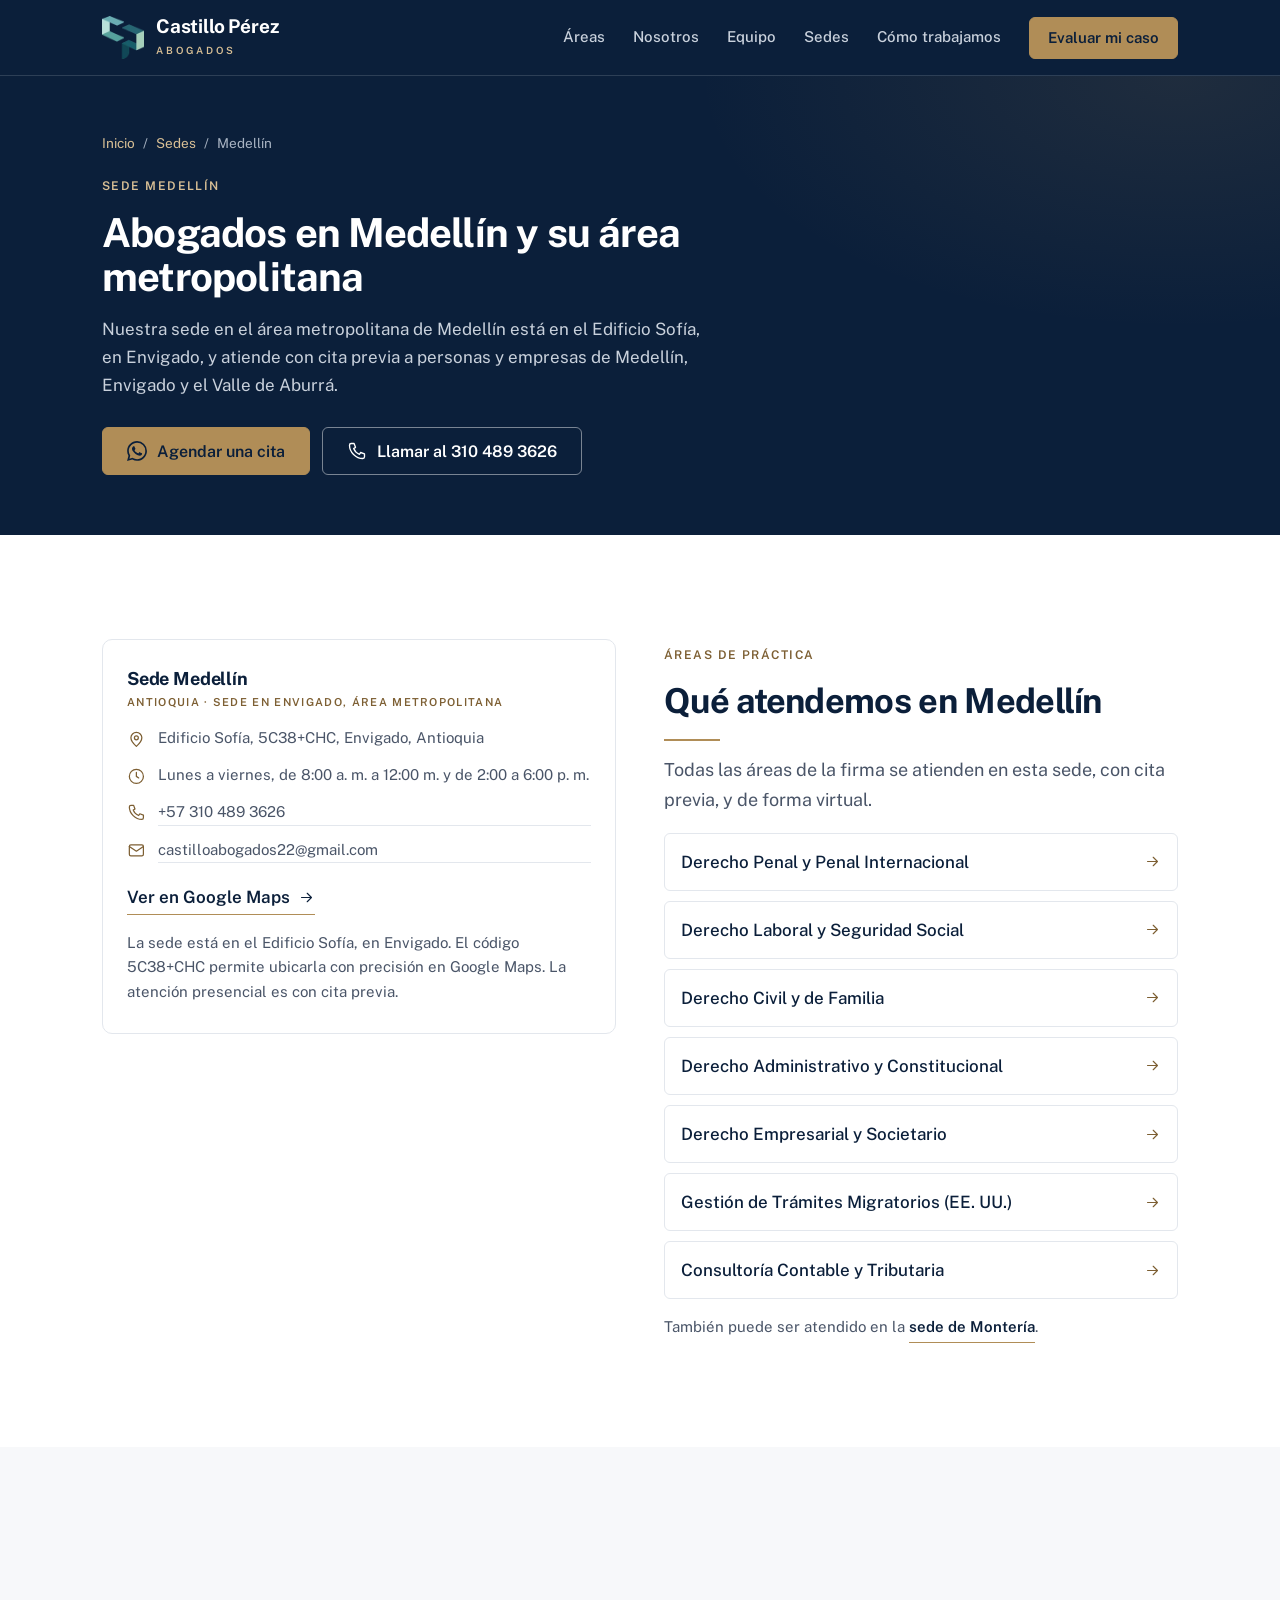
==== commit 4a658f11: "Conecta Google Analytics 4" ====
--- a/abogados-medellin/index.html
+++ b/abogados-medellin/index.html
@@ -147,6 +147,14 @@
  ]
 }
 </script>
+<!-- Google tag (gtag.js) -->
+<script async src='https://www.googletagmanager.com/gtag/js?id=G-HHW891HB94'></script>
+<script>
+  window.dataLayer = window.dataLayer || [];
+  function gtag(){dataLayer.push(arguments);}
+  gtag('js', new Date());
+  gtag('config', 'G-HHW891HB94');
+</script>
 </head>
 <body data-ciudad="medellin">
 <a class="saltar" href="#contenido">Saltar al contenido</a>
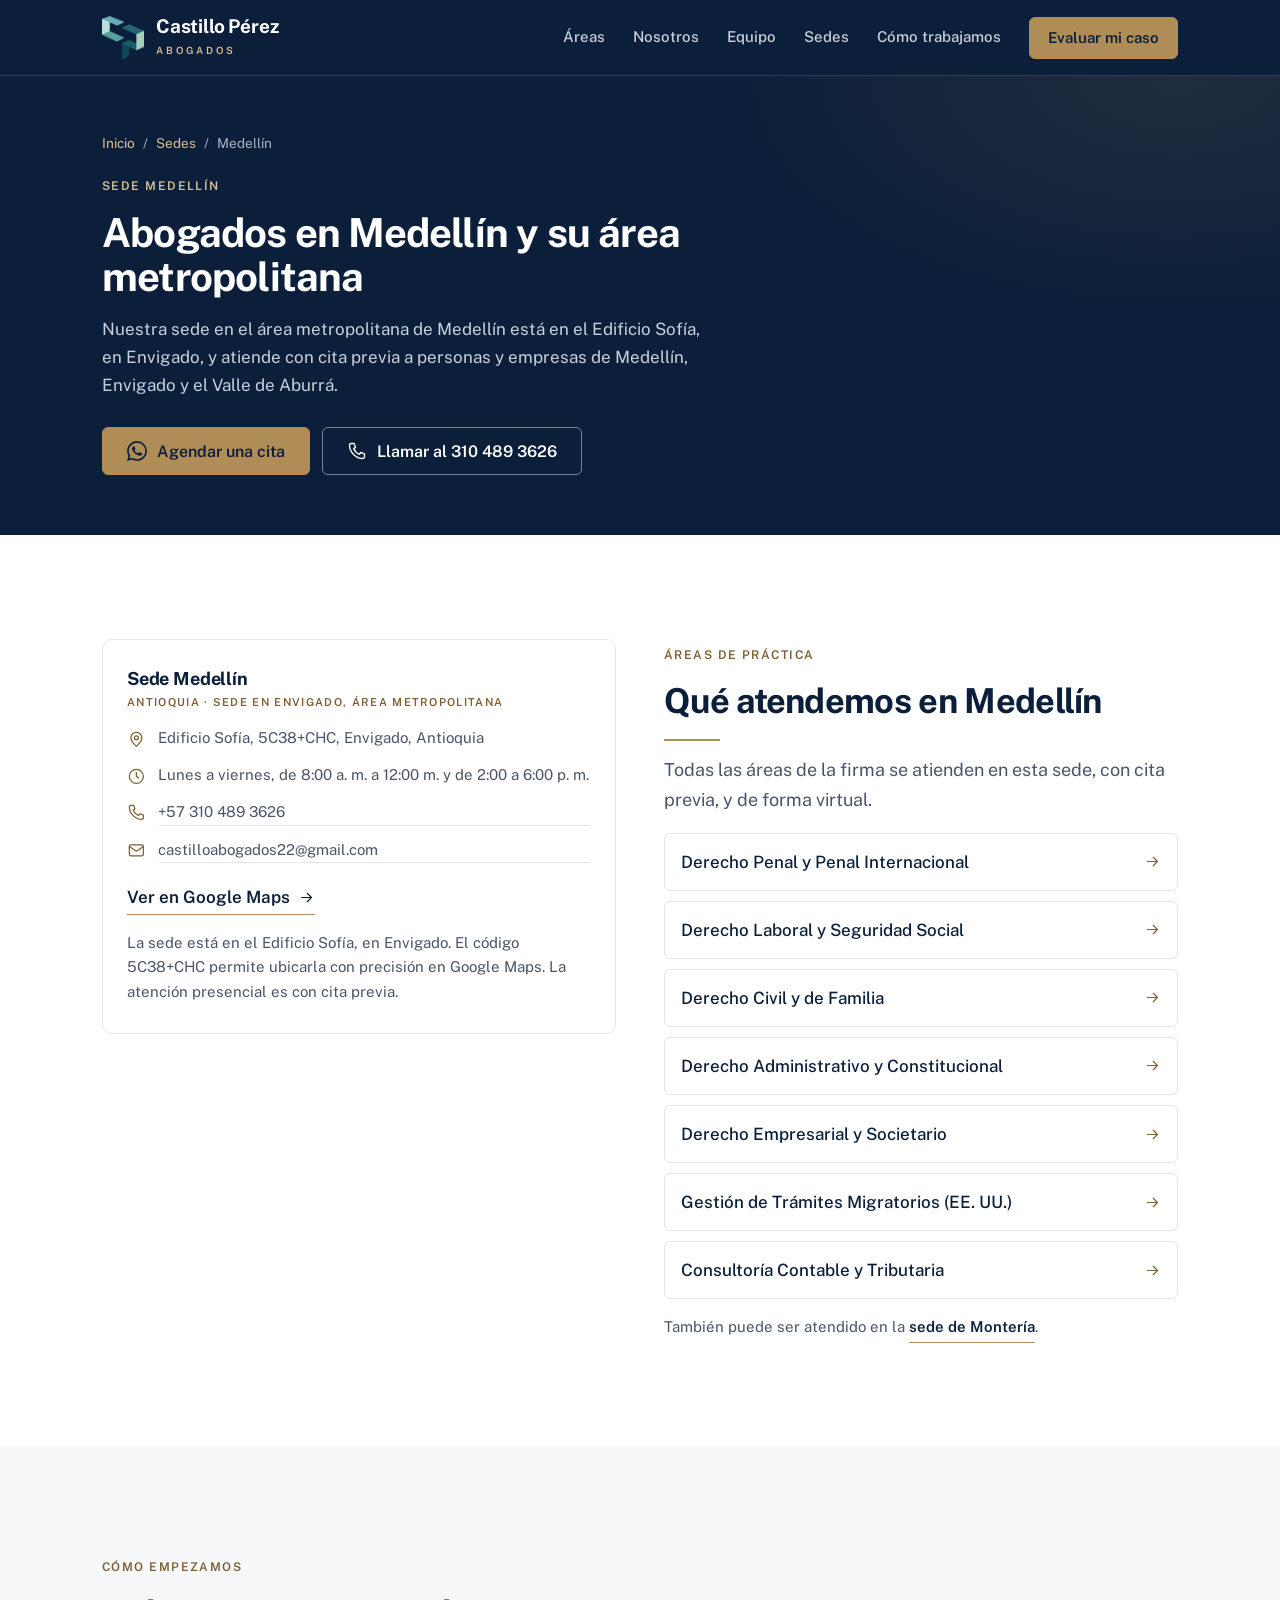
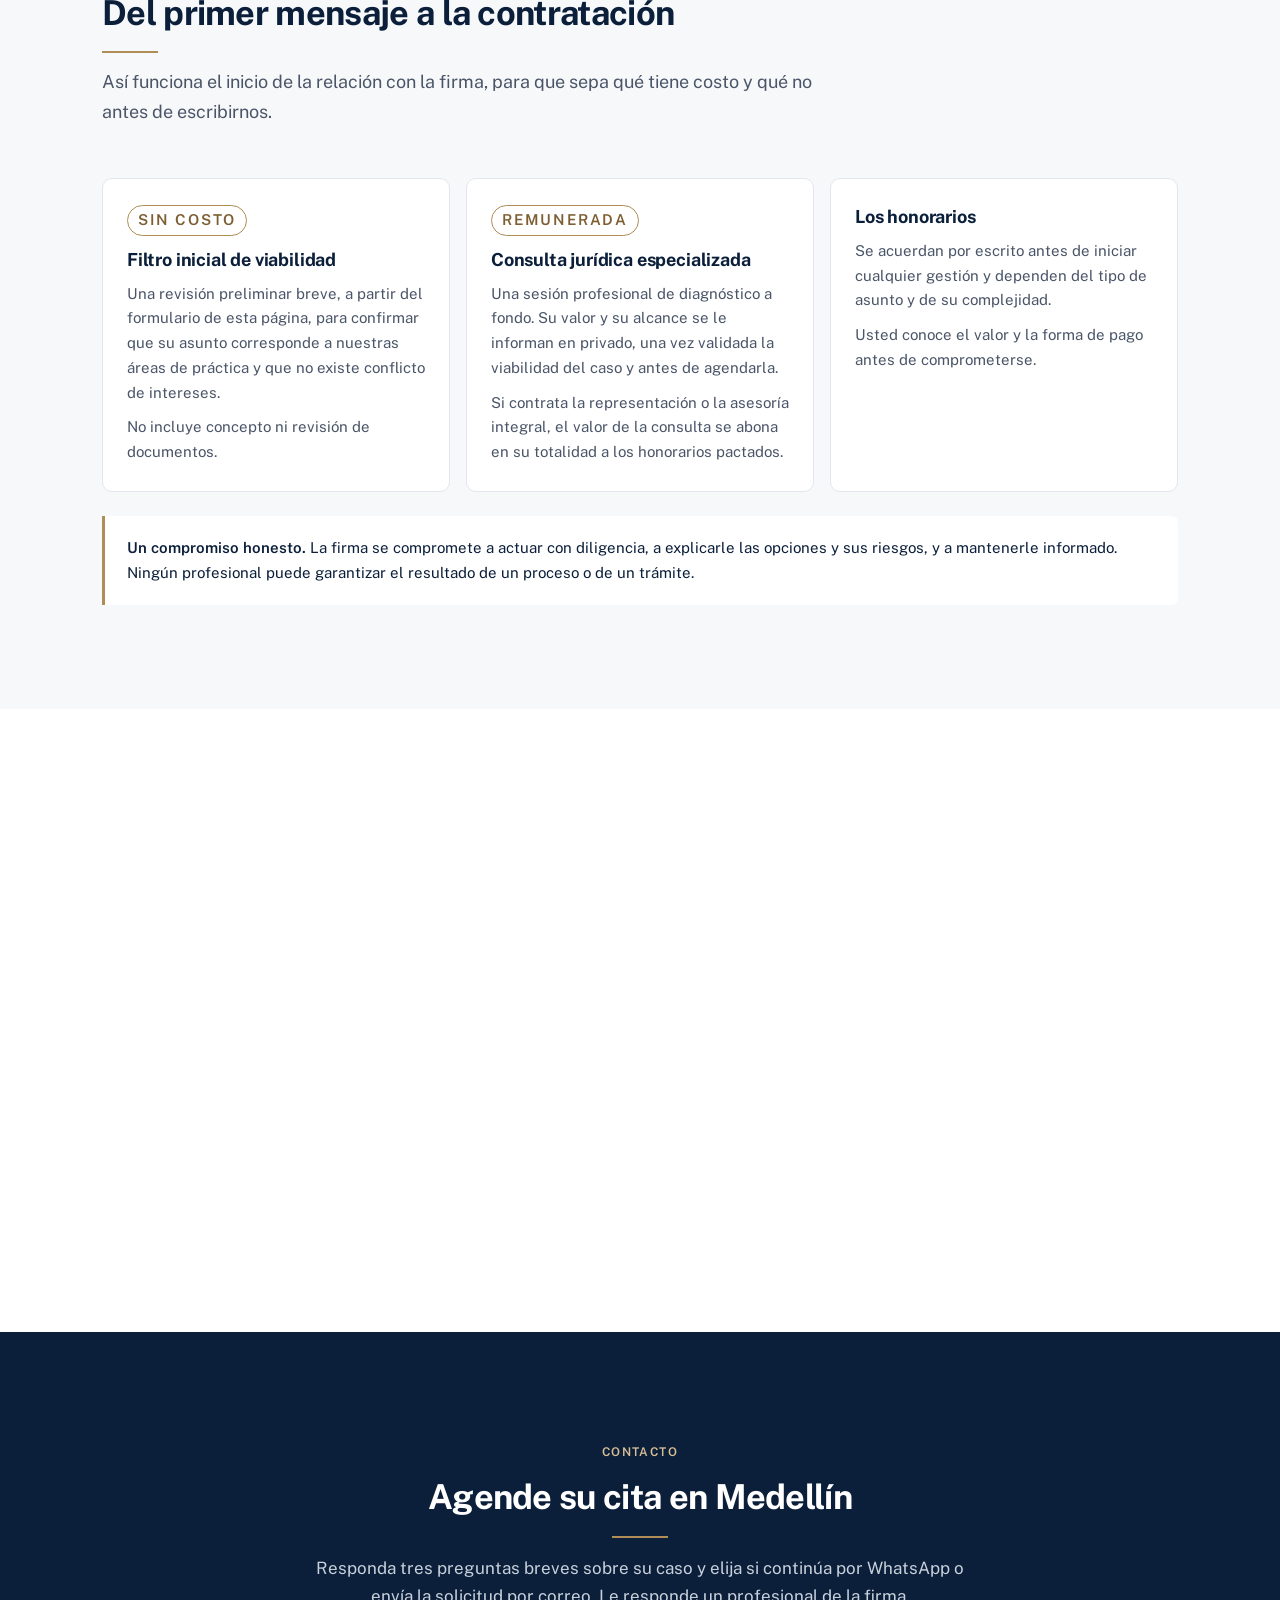
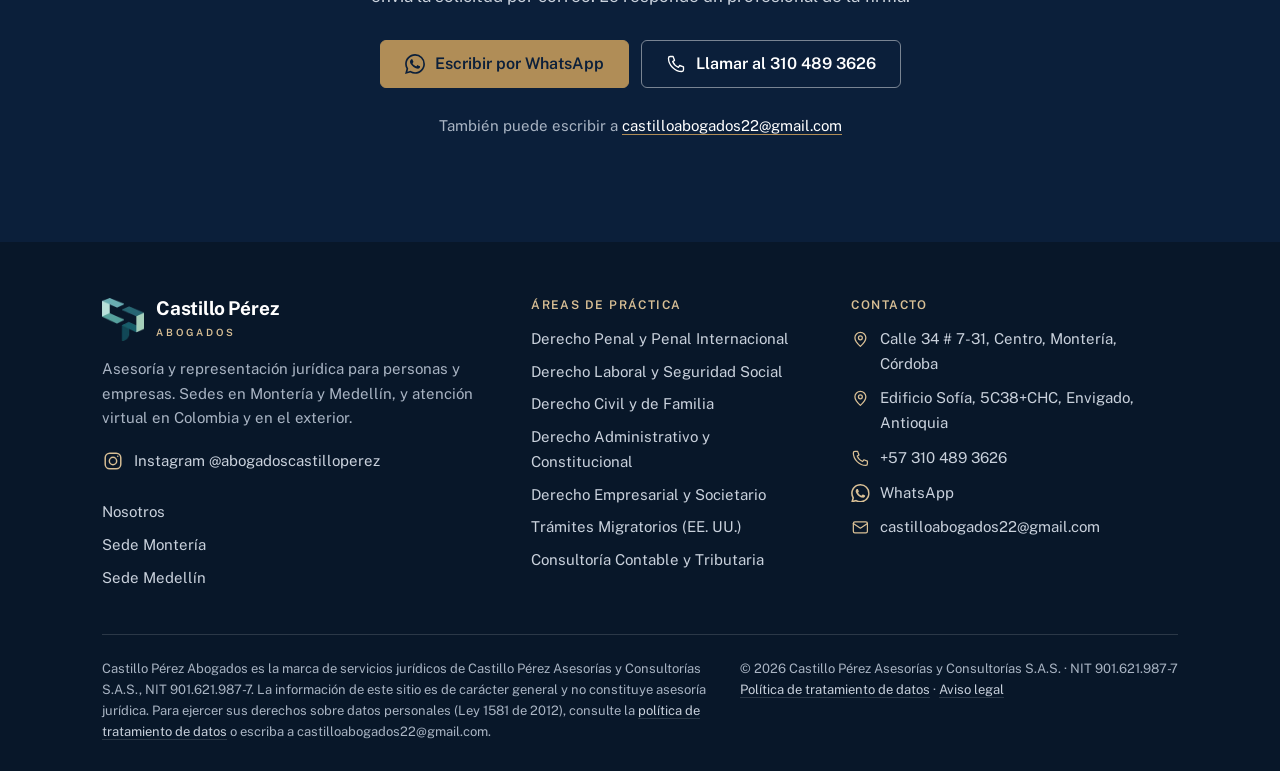
==== commit d15c44fa: "Merge branch 'master' into feat/optimizacion-comercial" ====
--- a/abogados-medellin/index.html
+++ b/abogados-medellin/index.html
@@ -19,8 +19,9 @@
 <meta property="og:image:height" content="630">
 <meta name="twitter:card" content="summary_large_image">
 
-<link rel="icon" href="/favicon.ico" sizes="48x48">
-<link rel="icon" href="/assets/img/favicon-48.png" sizes="48x48" type="image/png">
+<link rel="icon" href="/favicon.ico?v=2" sizes="any">
+<link rel="icon" href="/assets/img/favicon-48.png?v=2" sizes="48x48" type="image/png">
+<link rel="icon" href="/assets/img/favicon-96.png?v=2" sizes="96x96" type="image/png">
 <link rel="apple-touch-icon" href="/assets/img/apple-touch-icon.png">
 
 <link rel="preload" href="/assets/fonts/public-sans-latin-400-normal.woff2" as="font" type="font/woff2" crossorigin>
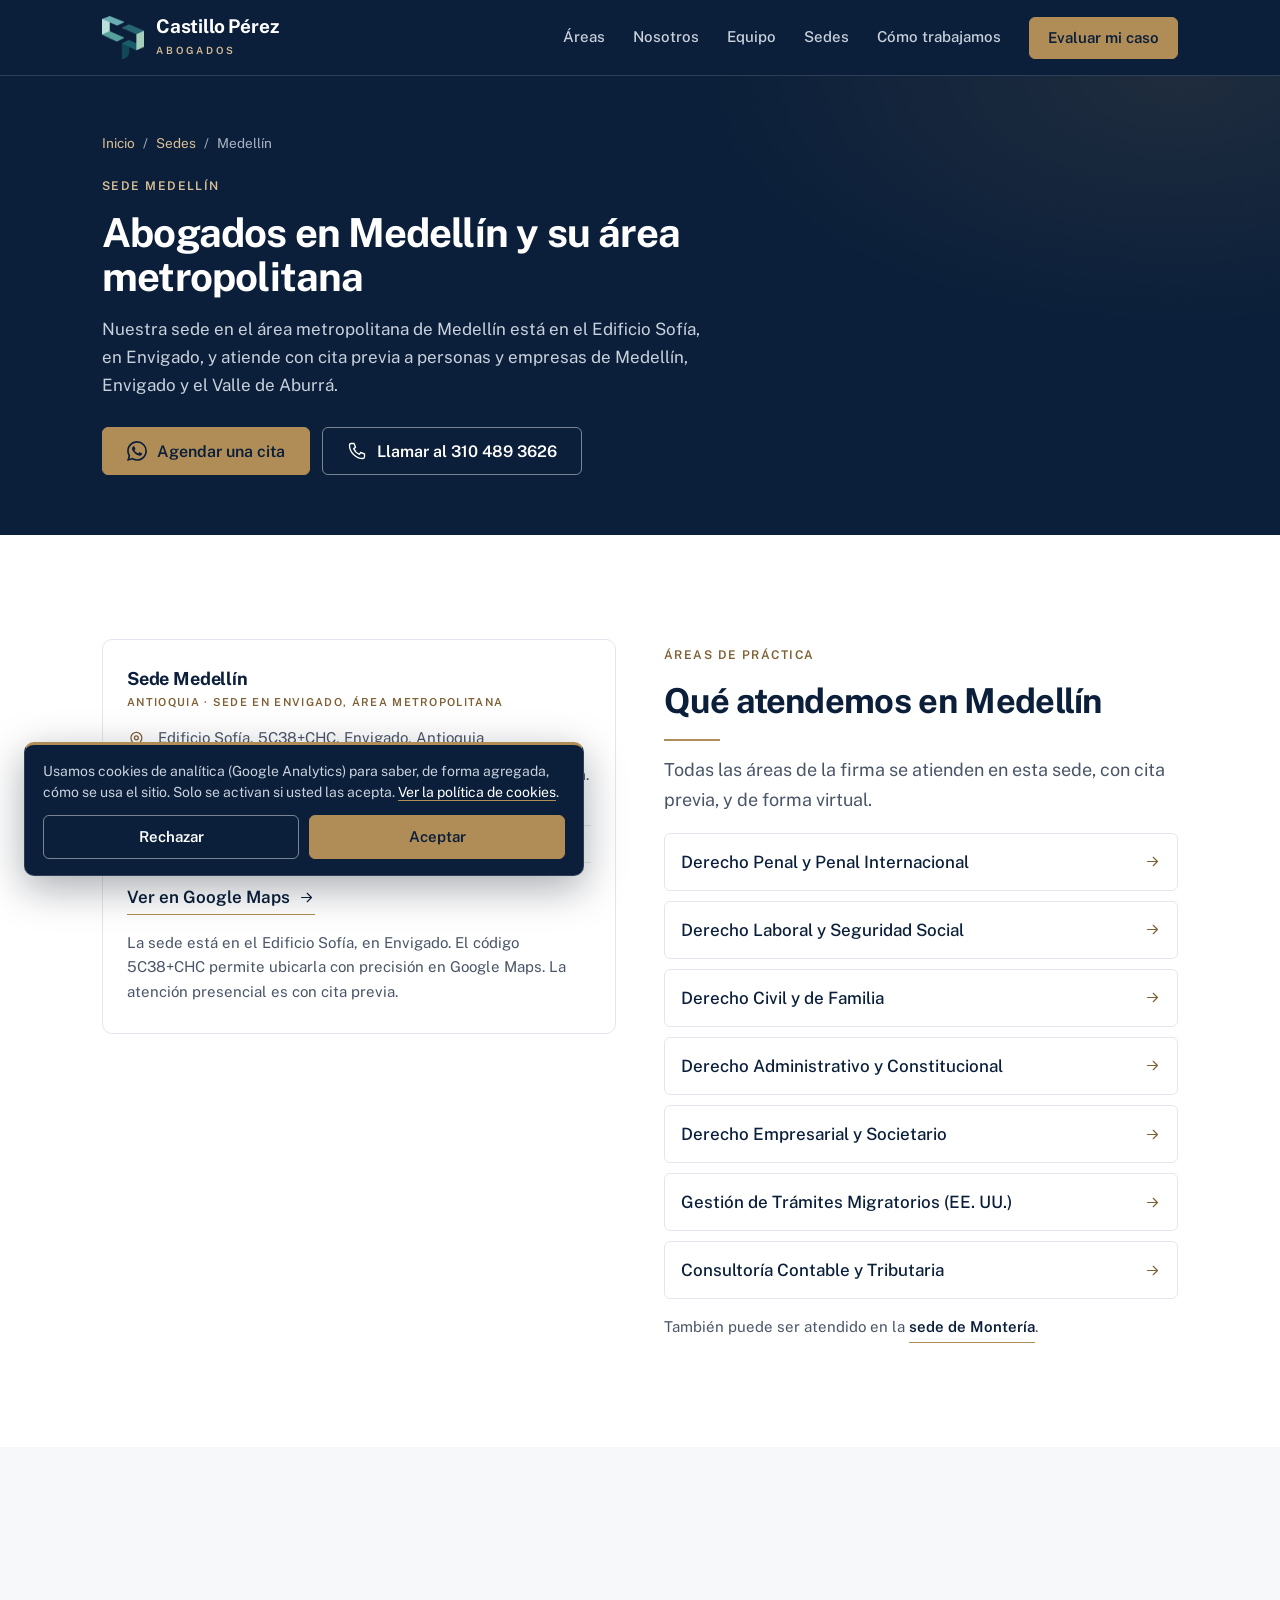
==== commit 964d5ca0: "Google Analytics solo con consentimiento y eventos del embudo en GA4 - Aviso de cookies con Aceptar " ====
--- a/abogados-medellin/index.html
+++ b/abogados-medellin/index.html
@@ -148,14 +148,6 @@
  ]
 }
 </script>
-<!-- Google tag (gtag.js) -->
-<script async src='https://www.googletagmanager.com/gtag/js?id=G-HHW891HB94'></script>
-<script>
-  window.dataLayer = window.dataLayer || [];
-  function gtag(){dataLayer.push(arguments);}
-  gtag('js', new Date());
-  gtag('config', 'G-HHW891HB94');
-</script>
 </head>
 <body data-ciudad="medellin">
 <a class="saltar" href="#contenido">Saltar al contenido</a>
@@ -374,7 +366,7 @@
     </div>
     <div class="pie-legal">
       <p>Castillo Pérez Abogados es la marca de servicios jurídicos de Castillo Pérez Asesorías y Consultorías S.A.S., NIT 901.621.987-7. La información de este sitio es de carácter general y no constituye asesoría jurídica. Para ejercer sus derechos sobre datos personales (Ley 1581 de 2012), consulte la <a href="/politica-de-privacidad/">política de tratamiento de datos</a> o escriba a castilloabogados22@gmail.com.</p>
-      <p>© 2026 Castillo Pérez Asesorías y Consultorías S.A.S. · NIT 901.621.987-7<br><a href="/politica-de-privacidad/">Política de tratamiento de datos</a> · <a href="/aviso-legal/">Aviso legal</a></p>
+      <p>© 2026 Castillo Pérez Asesorías y Consultorías S.A.S. · NIT 901.621.987-7<br><a href="/politica-de-privacidad/">Política de tratamiento de datos</a> · <a href="/aviso-legal/">Aviso legal</a> · <button type="button" class="pie-cookies" data-cookies>Preferencias de cookies</button></p>
     </div>
   </div>
 </footer>
@@ -389,6 +381,7 @@
   </a>
 </div>
 
+<script src="/assets/js/consentimiento.js" defer></script>
 <script src="/assets/js/analytics.js" defer></script>
 <script src="/assets/js/whatsapp.js" defer></script>
 <script src="/assets/js/precalificacion.js" defer></script>
--- a/assets/css/layout.css
+++ b/assets/css/layout.css
@@ -48,6 +48,8 @@
 .pie-legal p{max-width:none}
 .pie-legal a{color:var(--texto-claro);border-bottom:1px solid var(--marino-linea);transition:color .18s ease}
 .pie-legal a:hover{color:var(--blanco)}
+.pie-cookies{font:inherit;color:var(--texto-claro);border-bottom:1px solid var(--marino-linea);padding:0;cursor:pointer}
+.pie-cookies:hover{color:var(--blanco)}
 
 /* ===== BARRA DE CONTACTO EN MÓVIL ===== */
 .barra-movil{position:fixed;left:0;right:0;bottom:0;z-index:850;display:grid;grid-template-columns:1fr 1fr;background:var(--blanco);border-top:1px solid var(--borde);box-shadow:0 -6px 20px rgba(11,31,58,.1);padding:8px;gap:8px;padding-bottom:calc(8px + env(safe-area-inset-bottom,0px))}
--- a/assets/css/components.css
+++ b/assets/css/components.css
@@ -76,3 +76,13 @@
   .pq-pie--dos .btn{flex:1;width:auto}
   .pq-pie--dos .pq-atras{flex-basis:100%}
 }
+
+/* ===== AVISO DE COOKIES ===== */
+.cookies{position:fixed;z-index:860;left:12px;right:12px;bottom:calc(var(--barra-movil) + 12px);max-width:560px;background:var(--marino);color:var(--texto-claro);border:1px solid var(--marino-linea);border-top:3px solid var(--bronce);border-radius:var(--radio-lg);padding:16px 18px;box-shadow:0 12px 40px rgba(5,14,28,.35)}
+.cookies p{font-size:.875rem;line-height:1.5;max-width:none}
+.cookies a{color:var(--blanco);border-bottom:1px solid var(--bronce)}
+.cookies-acciones{display:flex;gap:10px;margin-top:12px}
+.cookies-acciones .btn{flex:1;min-height:44px;padding:8px 14px;font-size:.9375rem}
+@media(min-width:900px){
+  .cookies{left:24px;right:auto;bottom:24px}
+}
--- a/assets/css/pages/interior.css
+++ b/assets/css/pages/interior.css
@@ -77,3 +77,5 @@
 }
 
 .sede .h3-like{font-size:1.125rem;letter-spacing:-.01em;margin-bottom:4px}
+
+.prosa code{font-size:.9em;background:var(--piedra);border:1px solid var(--borde);border-radius:4px;padding:0 4px}
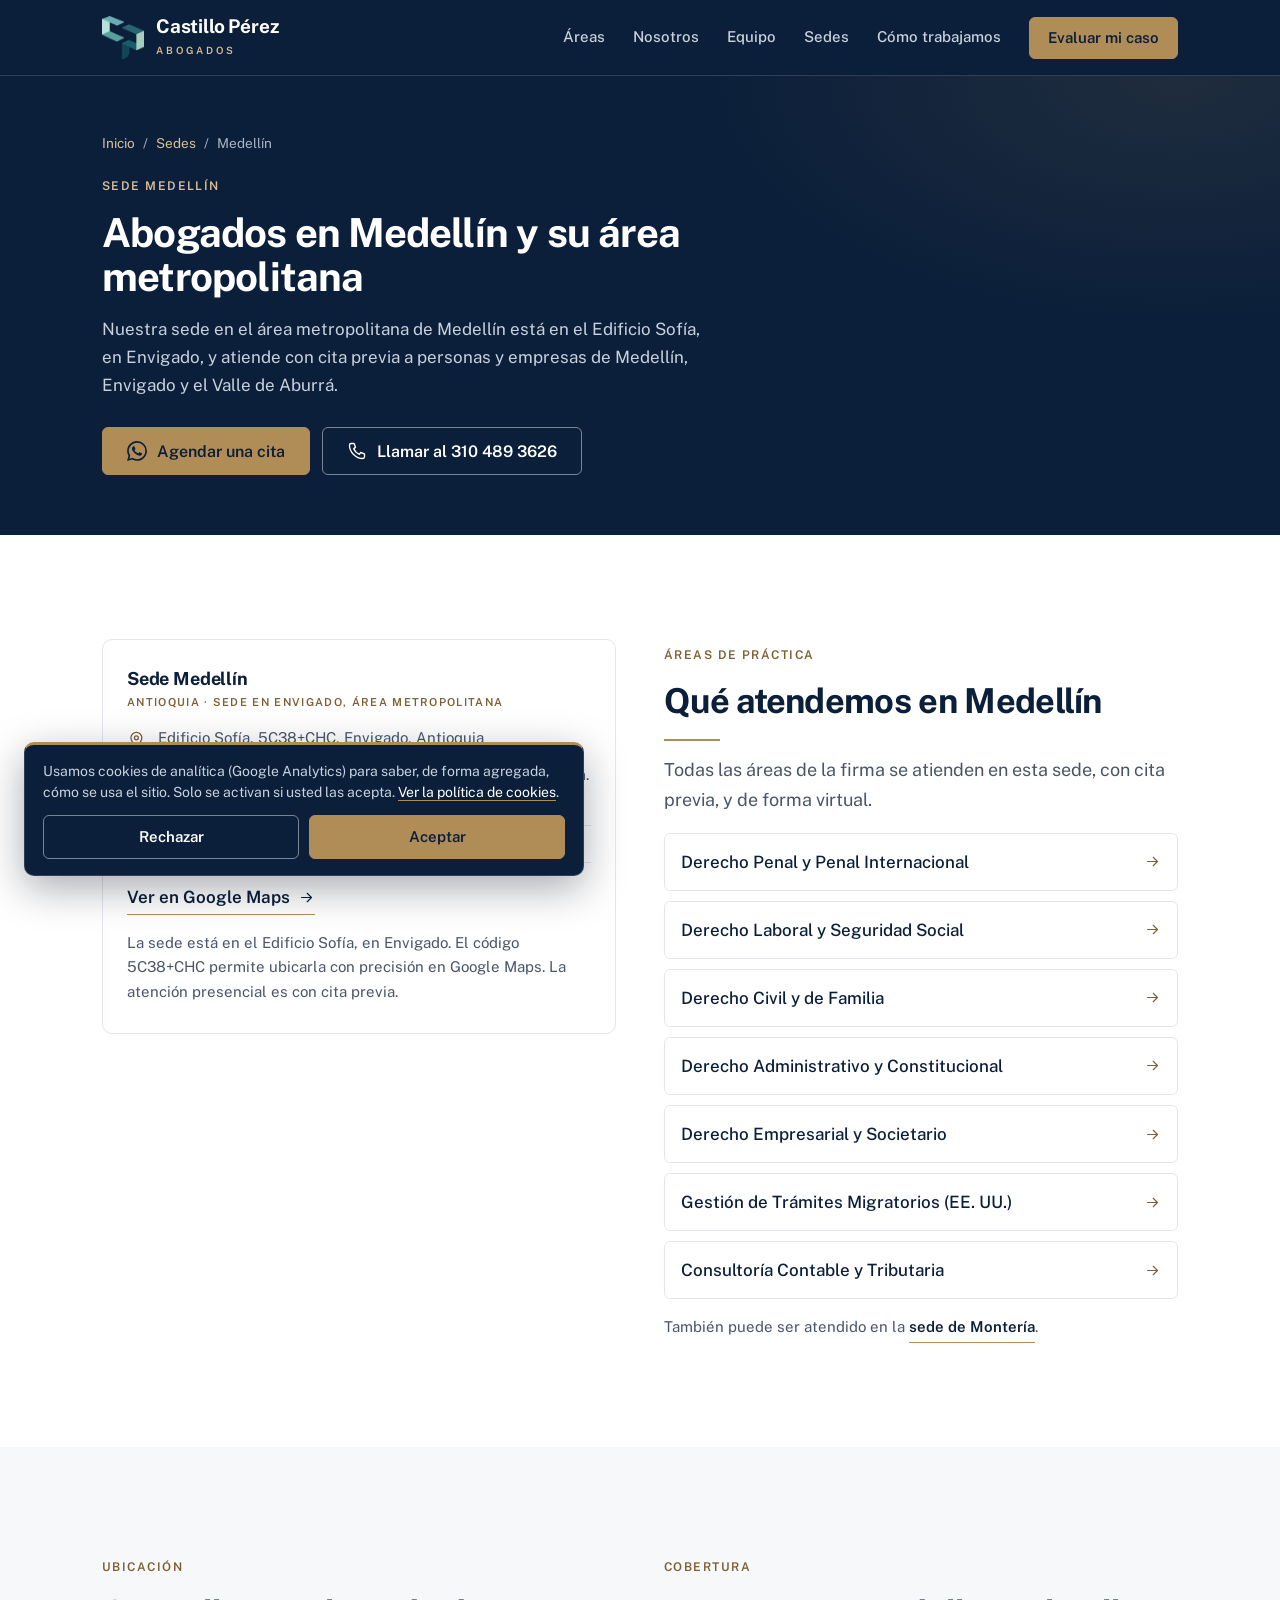
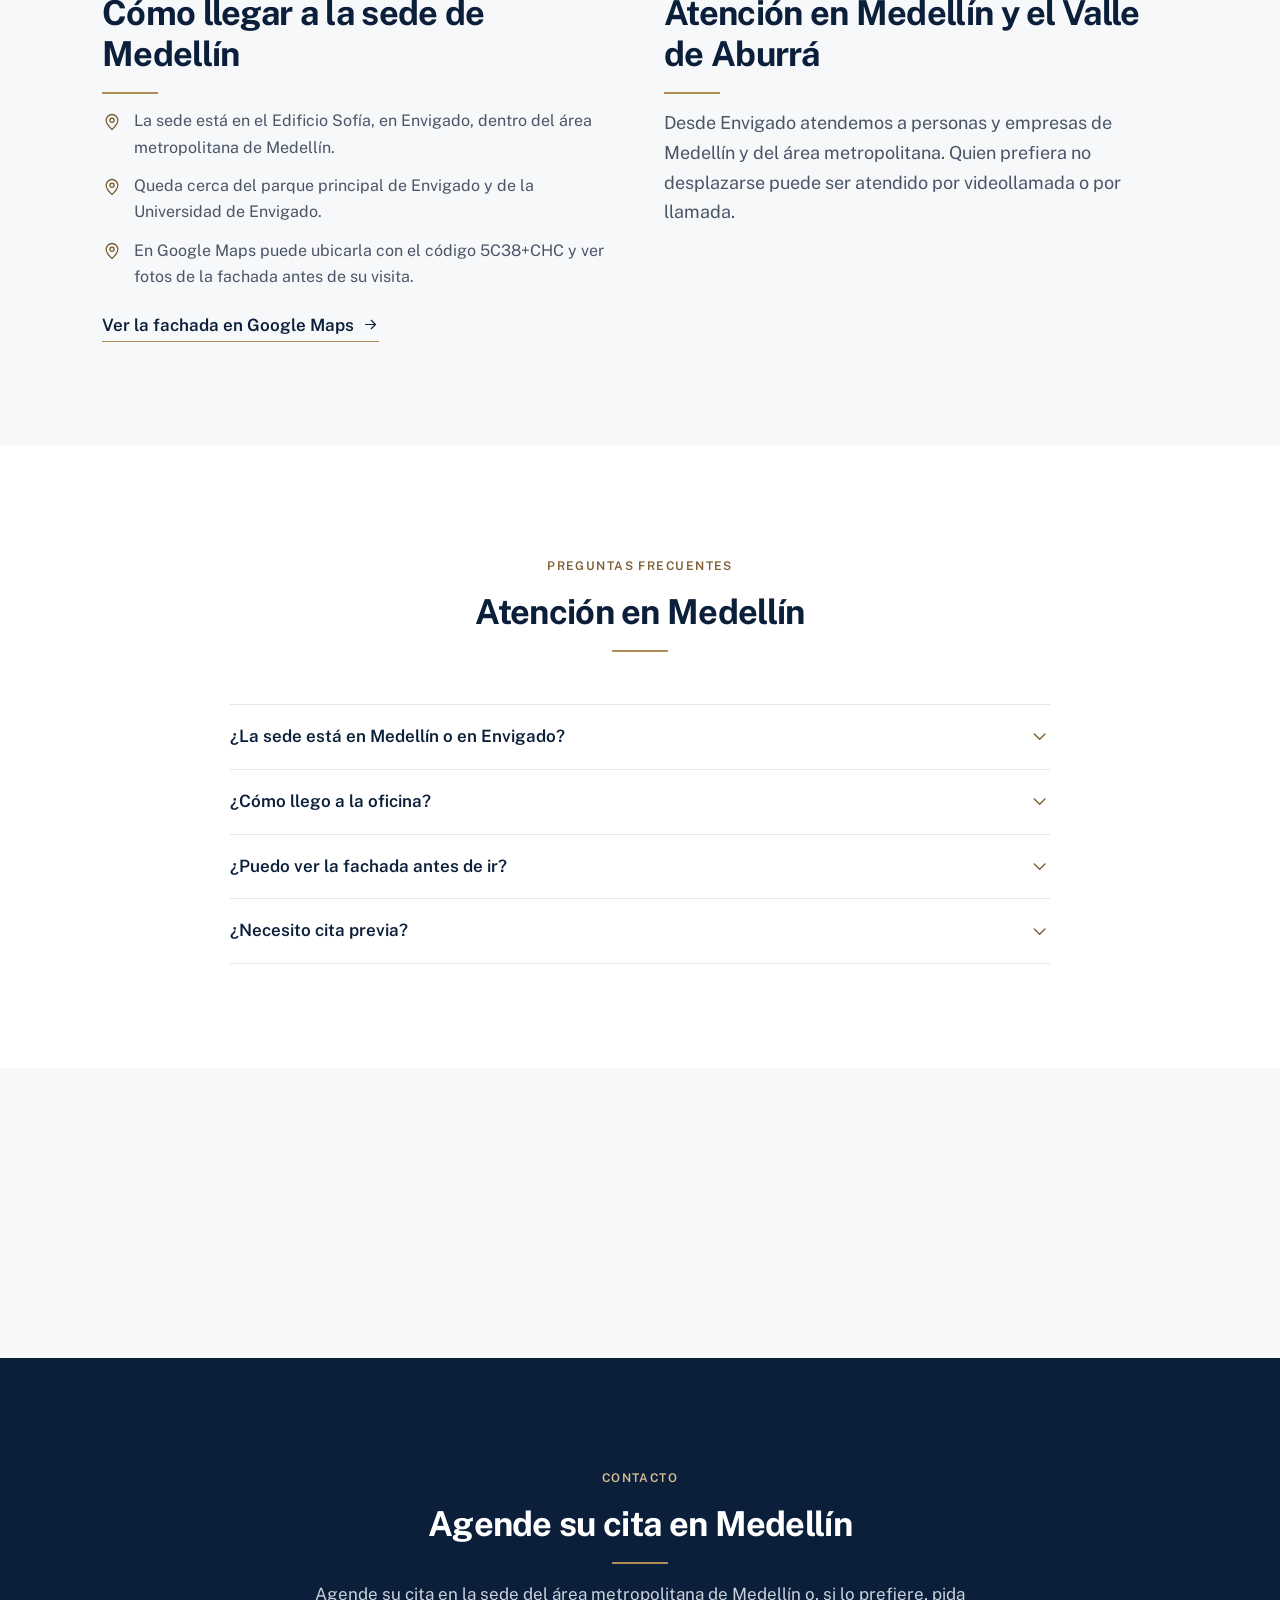
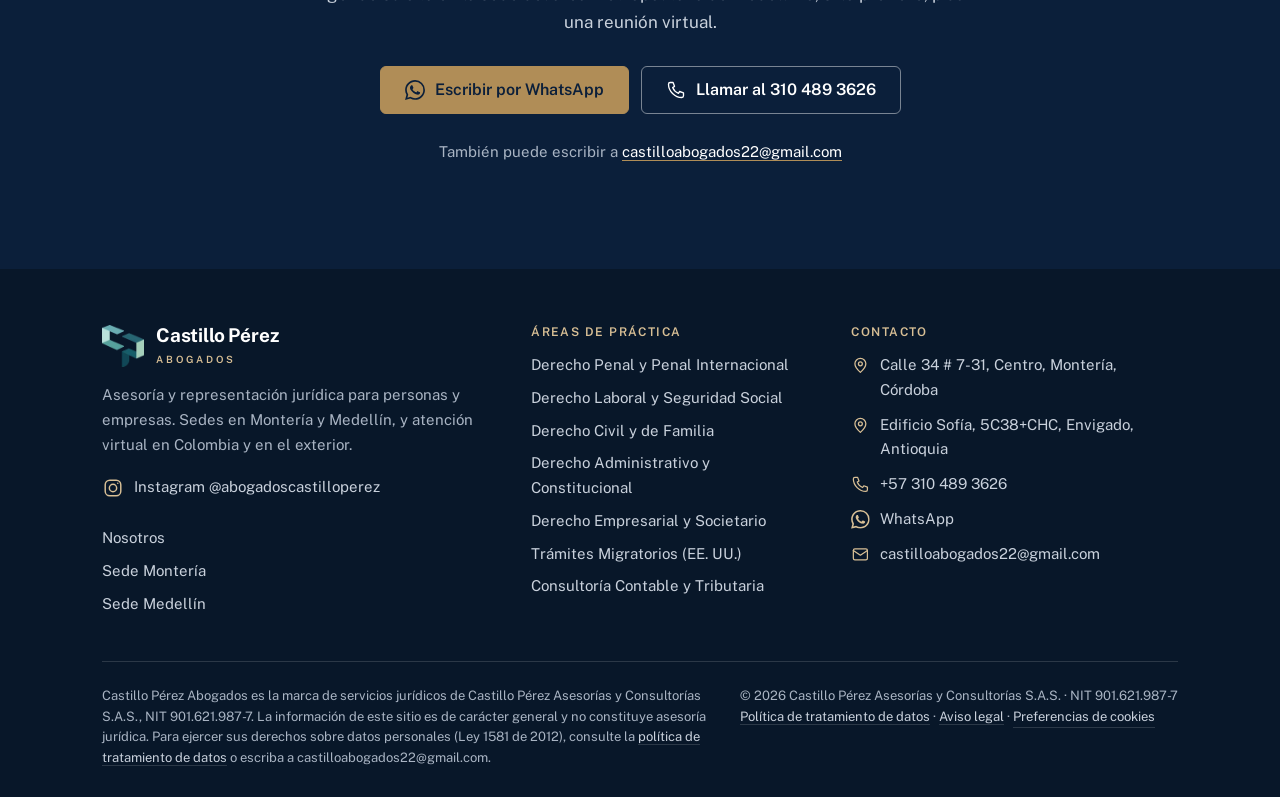
==== commit 040398c3: "Contenido propio para las áreas de práctica y las sedes Áreas (siete páginas): - Nueva sección con l" ====
--- a/abogados-medellin/index.html
+++ b/abogados-medellin/index.html
@@ -90,10 +90,26 @@
    "mainEntity": [
     {
      "@type": "Question",
-     "name": "¿Dónde queda exactamente la sede?",
+     "name": "¿La sede está en Medellín o en Envigado?",
      "acceptedAnswer": {
       "@type": "Answer",
-      "text": "En el Edificio Sofía, en Envigado, dentro del área metropolitana de Medellín. En Google Maps puede ubicarla con el código 5C38+CHC."
+      "text": "Está en Envigado, en el Edificio Sofía, dentro del área metropolitana de Medellín. Desde allí atendemos a clientes de Medellín y del Valle de Aburrá."
+     }
+    },
+    {
+     "@type": "Question",
+     "name": "¿Cómo llego a la oficina?",
+     "acceptedAnswer": {
+      "@type": "Answer",
+      "text": "El Edificio Sofía queda cerca del parque principal de Envigado y de la Universidad de Envigado. En Google Maps puede ubicarlo con el código 5C38+CHC."
+     }
+    },
+    {
+     "@type": "Question",
+     "name": "¿Puedo ver la fachada antes de ir?",
+     "acceptedAnswer": {
+      "@type": "Answer",
+      "text": "Sí. En la ficha de Google Maps del Edificio Sofía hay fotos de la fachada."
      }
     },
     {
@@ -101,23 +117,7 @@
      "name": "¿Necesito cita previa?",
      "acceptedAnswer": {
       "@type": "Answer",
-      "text": "Sí. La atención presencial en la sede de Medellín es con cita previa. Puede solicitarla por WhatsApp, por llamada al +57 310 489 3626 o con el formulario de esta página."
-     }
-    },
-    {
-     "@type": "Question",
-     "name": "¿Cuál es el horario de atención?",
-     "acceptedAnswer": {
-      "@type": "Answer",
-      "text": "Lunes a viernes, de 8:00 a. m. a 12:00 m. y de 2:00 a 6:00 p. m.."
-     }
-    },
-    {
-     "@type": "Question",
-     "name": "¿Puedo ser atendido de forma virtual?",
-     "acceptedAnswer": {
-      "@type": "Answer",
-      "text": "Sí. También atendemos por videollamada o llamada a personas en cualquier ciudad de Colombia o en el exterior."
+      "text": "Sí. La atención presencial es con cita previa, de lunes a viernes, de 8:00 a. m. a 12:00 m. y de 2:00 a 6:00 p. m. Puede solicitarla por WhatsApp, por llamada o con el formulario de esta página."
      }
     }
    ]
@@ -248,34 +248,26 @@
   </div>
 </section>
 
-<section class="seccion seccion--piedra" id="proceso">
-  <div class="contenedor">
-    <div class="encabezado-seccion">
-      <span class="sobretitulo">Cómo empezamos</span>
-      <h2>Del primer mensaje a la contratación</h2>
-      <p class="entradilla">Así funciona el inicio de la relación con la firma, para que sepa qué tiene costo y qué no antes de escribirnos.</p>
-    </div>
-    <div class="transparencia transparencia--tres">
-      <div class="bloque">
-        <p class="bloque-marca">Sin costo</p>
-        <h3>Filtro inicial de viabilidad</h3>
-        <p>Una revisión preliminar breve, a partir del formulario de esta página, para confirmar que su asunto corresponde a nuestras áreas de práctica y que no existe conflicto de intereses.</p>
-        <p>No incluye concepto ni revisión de documentos.</p>
-      </div>
-      <div class="bloque">
-        <p class="bloque-marca">Remunerada</p>
-        <h3>Consulta jurídica especializada</h3>
-        <p>Una sesión profesional de diagnóstico a fondo. Su valor y su alcance se le informan en privado, una vez validada la viabilidad del caso y antes de agendarla.</p>
-        <p>Si contrata la representación o la asesoría integral, el valor de la consulta se abona en su totalidad a los honorarios pactados.</p>
-      </div>
-      <div class="bloque">
-        <h3>Los honorarios</h3>
-        <p>Se acuerdan por escrito antes de iniciar cualquier gestión y dependen del tipo de asunto y de su complejidad.</p>
-        <p>Usted conoce el valor y la forma de pago antes de comprometerse.</p>
-      </div>
-    </div>
-    <div class="aviso-etica">
-      <p><strong>Un compromiso honesto.</strong> La firma se compromete a actuar con diligencia, a explicarle las opciones y sus riesgos, y a mantenerle informado. Ningún profesional puede garantizar el resultado de un proceso o de un trámite.</p>
+<section class="seccion seccion--piedra" id="como-llegar">
+  <div class="contenedor sede-rejilla">
+    <div>
+      <div class="encabezado-seccion" style="margin-bottom:0">
+        <span class="sobretitulo">Ubicación</span>
+        <h2>Cómo llegar a la sede de Medellín</h2>
+      </div>
+      <ul class="sede-datos sede-datos--grande">
+        <li><svg class="ico" aria-hidden="true"><use href="#i-lugar"/></svg><span>La sede está en el Edificio Sofía, en Envigado, dentro del área metropolitana de Medellín.</span></li>
+        <li><svg class="ico" aria-hidden="true"><use href="#i-lugar"/></svg><span>Queda cerca del parque principal de Envigado y de la Universidad de Envigado.</span></li>
+        <li><svg class="ico" aria-hidden="true"><use href="#i-lugar"/></svg><span>En Google Maps puede ubicarla con el código 5C38+CHC y ver fotos de la fachada antes de su visita.</span></li>
+      </ul>
+      <a class="enlace" href="https://www.google.com/maps/search/?api=1&amp;query=5C38%2BCHC%20Envigado%2C%20Antioquia" target="_blank" rel="noopener" data-cta="sede">Ver la fachada en Google Maps<svg class="ico" aria-hidden="true"><use href="#i-flecha"/></svg></a>
+    </div>
+    <div>
+      <div class="encabezado-seccion" style="margin-bottom:0">
+        <span class="sobretitulo">Cobertura</span>
+        <h2>Atención en Medellín y el Valle de Aburrá</h2>
+      </div>
+      <p class="entradilla">Desde Envigado atendemos a personas y empresas de Medellín y del área metropolitana. Quien prefiera no desplazarse puede ser atendido por videollamada o por llamada.</p>
     </div>
   </div>
 </section>
@@ -288,22 +280,39 @@
     </div>
     <div class="faq">
       <details>
-        <summary>¿Dónde queda exactamente la sede?<svg class="ico" aria-hidden="true"><use href="#i-abajo"/></svg></summary>
-        <div class="faq-respuesta"><p>En el Edificio Sofía, en Envigado, dentro del área metropolitana de Medellín. En Google Maps puede ubicarla con el código 5C38+CHC.</p></div>
+        <summary>¿La sede está en Medellín o en Envigado?<svg class="ico" aria-hidden="true"><use href="#i-abajo"/></svg></summary>
+        <div class="faq-respuesta"><p>Está en Envigado, en el Edificio Sofía, dentro del área metropolitana de Medellín. Desde allí atendemos a clientes de Medellín y del Valle de Aburrá.</p></div>
+      </details>
+      <details>
+        <summary>¿Cómo llego a la oficina?<svg class="ico" aria-hidden="true"><use href="#i-abajo"/></svg></summary>
+        <div class="faq-respuesta"><p>El Edificio Sofía queda cerca del parque principal de Envigado y de la Universidad de Envigado. En Google Maps puede ubicarlo con el código 5C38+CHC.</p></div>
+      </details>
+      <details>
+        <summary>¿Puedo ver la fachada antes de ir?<svg class="ico" aria-hidden="true"><use href="#i-abajo"/></svg></summary>
+        <div class="faq-respuesta"><p>Sí. En la ficha de Google Maps del Edificio Sofía hay fotos de la fachada.</p></div>
       </details>
       <details>
         <summary>¿Necesito cita previa?<svg class="ico" aria-hidden="true"><use href="#i-abajo"/></svg></summary>
-        <div class="faq-respuesta"><p>Sí. La atención presencial en la sede de Medellín es con cita previa. Puede solicitarla por WhatsApp, por llamada al +57 310 489 3626 o con el formulario de esta página.</p></div>
+        <div class="faq-respuesta"><p>Sí. La atención presencial es con cita previa, de lunes a viernes, de 8:00 a.&nbsp;m. a 12:00&nbsp;m. y de 2:00 a 6:00&nbsp;p.&nbsp;m. Puede solicitarla por WhatsApp, por llamada o con el formulario de esta página.</p></div>
       </details>
-      <details>
-        <summary>¿Cuál es el horario de atención?<svg class="ico" aria-hidden="true"><use href="#i-abajo"/></svg></summary>
-        <div class="faq-respuesta"><p>Lunes a viernes, de 8:00 a.&nbsp;m. a 12:00&nbsp;m. y de 2:00 a 6:00&nbsp;p.&nbsp;m..</p></div>
-      </details>
-      <details>
-        <summary>¿Puedo ser atendido de forma virtual?<svg class="ico" aria-hidden="true"><use href="#i-abajo"/></svg></summary>
-        <div class="faq-respuesta"><p>Sí. También atendemos por videollamada o llamada a personas en cualquier ciudad de Colombia o en el exterior.</p></div>
-      </details>
-    </div>
+    </div>
+  </div>
+</section>
+
+<section class="seccion seccion--piedra seccion--compacta" id="proceso">
+  <div class="contenedor">
+    <div class="como-empezamos">
+      <div>
+        <span class="sobretitulo">Cómo empezamos</span>
+        <h2>Sin sorpresas desde el primer contacto</h2>
+      </div>
+      <ol class="pasos-breves">
+        <li><strong>Filtro de viabilidad sin costo.</strong> Confirmamos que su asunto corresponde al área y que no hay conflicto de intereses.</li>
+        <li><strong>Consulta jurídica especializada remunerada.</strong> Su valor se informa antes de agendarla y se abona a los honorarios si contrata.</li>
+        <li><strong>Honorarios por escrito.</strong> Antes de iniciar cualquier gestión.</li>
+      </ol>
+    </div>
+    <p class="nota-etica">Ningún profesional puede garantizar el resultado de un proceso o de un trámite. <a class="enlace" href="/#proceso">Ver cómo trabajamos<svg class="ico" aria-hidden="true"><use href="#i-flecha"/></svg></a></p>
   </div>
 </section>
 
@@ -311,7 +320,7 @@
   <div class="contenedor">
     <span class="sobretitulo">Contacto</span>
     <h2>Agende su cita en Medellín</h2>
-    <p>Responda tres preguntas breves sobre su caso y elija si continúa por WhatsApp o envía la solicitud por correo. Le responde un profesional de la firma.</p>
+    <p>Agende su cita en la sede del área metropolitana de Medellín o, si lo prefiere, pida una reunión virtual.</p>
     <div class="cierre-acciones">
       <a class="btn btn--bronce" href="https://wa.me/573104893626?text=Hola%2C%20quiero%20agendar%20una%20cita%20en%20la%20sede%20de%20Medell%C3%ADn." target="_blank" rel="noopener" data-cta="cierre" data-ciudad="medellin"><svg class="ico ico--relleno" aria-hidden="true"><use href="#i-wa"/></svg>Escribir por WhatsApp</a>
       <a class="btn btn--linea-clara" href="tel:+573104893626" data-cta="cierre" data-ciudad="medellin"><svg class="ico" aria-hidden="true"><use href="#i-telefono"/></svg>Llamar al 310 489 3626</a>
--- a/assets/css/pages/interior.css
+++ b/assets/css/pages/interior.css
@@ -62,6 +62,39 @@
 .nota-sede{font-size:.9375rem;margin-top:16px}
 .texto-firma p+p{margin-top:14px}
 
+/* ===== ETAPAS DEL PROCESO ===== */
+.etapas-rejilla{display:grid;gap:40px}
+.etapas-titulo{font-size:1.1875rem;margin-bottom:6px}
+.etapas-intro{font-size:.9375rem;margin-bottom:6px}
+.etapas{counter-reset:etapa;margin-top:18px}
+.etapas li{counter-increment:etapa;position:relative;padding:0 0 22px 52px}
+.etapas li::before{content:counter(etapa);position:absolute;left:0;top:0;width:34px;height:34px;border-radius:50%;background:var(--blanco);border:1.5px solid var(--bronce);display:grid;place-items:center;font-weight:700;font-size:.875rem;color:var(--marino)}
+.etapas li::after{content:'';position:absolute;left:16.5px;top:38px;bottom:4px;width:1px;background:var(--borde)}
+.etapas li:last-child{padding-bottom:0}
+.etapas li:last-child::after{display:none}
+.etapas h4{font-size:1rem;color:var(--titulo);padding-top:5px;margin-bottom:4px;letter-spacing:-.005em}
+.etapas p{font-size:.9375rem}
+.etapas-nota{margin-top:32px;padding:16px 20px;background:var(--blanco);border-left:3px solid var(--bronce);border-radius:0 var(--radio) var(--radio) 0;font-size:.9375rem;max-width:none}
+
+/* ===== PREPARAR Y MARCO LEGAL ===== */
+.preparar-rejilla{display:grid;gap:40px}
+.preparar-rejilla .lista-check{margin-top:24px}
+.normas{display:grid;gap:0;margin-top:12px;border-top:1px solid var(--borde)}
+.normas li{padding:14px 0;border-bottom:1px solid var(--borde)}
+.normas strong{display:block;font-size:.9375rem;line-height:1.35}
+.normas span{display:block;font-size:.875rem;margin-top:3px}
+.normas-nota{font-size:.8125rem;margin-top:14px}
+
+/* ===== CÓMO EMPEZAMOS (COMPACTO) ===== */
+.seccion--compacta{padding:48px 0}
+.como-empezamos{display:grid;gap:20px}
+.como-empezamos h2{font-size:clamp(1.3rem,2.6vw,1.6rem)}
+.pasos-breves{display:grid;gap:12px;counter-reset:paso}
+.pasos-breves li{counter-increment:paso;position:relative;padding-left:38px;font-size:.9375rem}
+.pasos-breves li::before{content:counter(paso);position:absolute;left:0;top:0;width:26px;height:26px;border-radius:50%;border:1.5px solid var(--bronce);display:grid;place-items:center;font-size:.8125rem;font-weight:700;color:var(--marino);background:var(--blanco)}
+.nota-etica{margin-top:20px;font-size:.875rem;max-width:none}
+.sede-datos--grande li{font-size:1rem}
+
 /* ===== RESPONSIVE ===== */
 @media(min-width:600px){
   .cabecera-acciones{flex-direction:row;flex-wrap:wrap}
@@ -74,6 +107,9 @@
   .area-rejilla{grid-template-columns:minmax(0,1.55fr) minmax(0,1fr);gap:64px;align-items:start}
   .sede-rejilla{grid-template-columns:1fr 1fr;gap:48px}
   .transparencia--tres{grid-template-columns:repeat(3,1fr)}
+  .etapas-rejilla--dos{grid-template-columns:1fr 1fr;gap:56px}
+  .preparar-rejilla{grid-template-columns:1fr 1fr;gap:64px;align-items:start}
+  .como-empezamos{grid-template-columns:.8fr 1.2fr;gap:48px;align-items:start}
 }
 
 .sede .h3-like{font-size:1.125rem;letter-spacing:-.01em;margin-bottom:4px}
